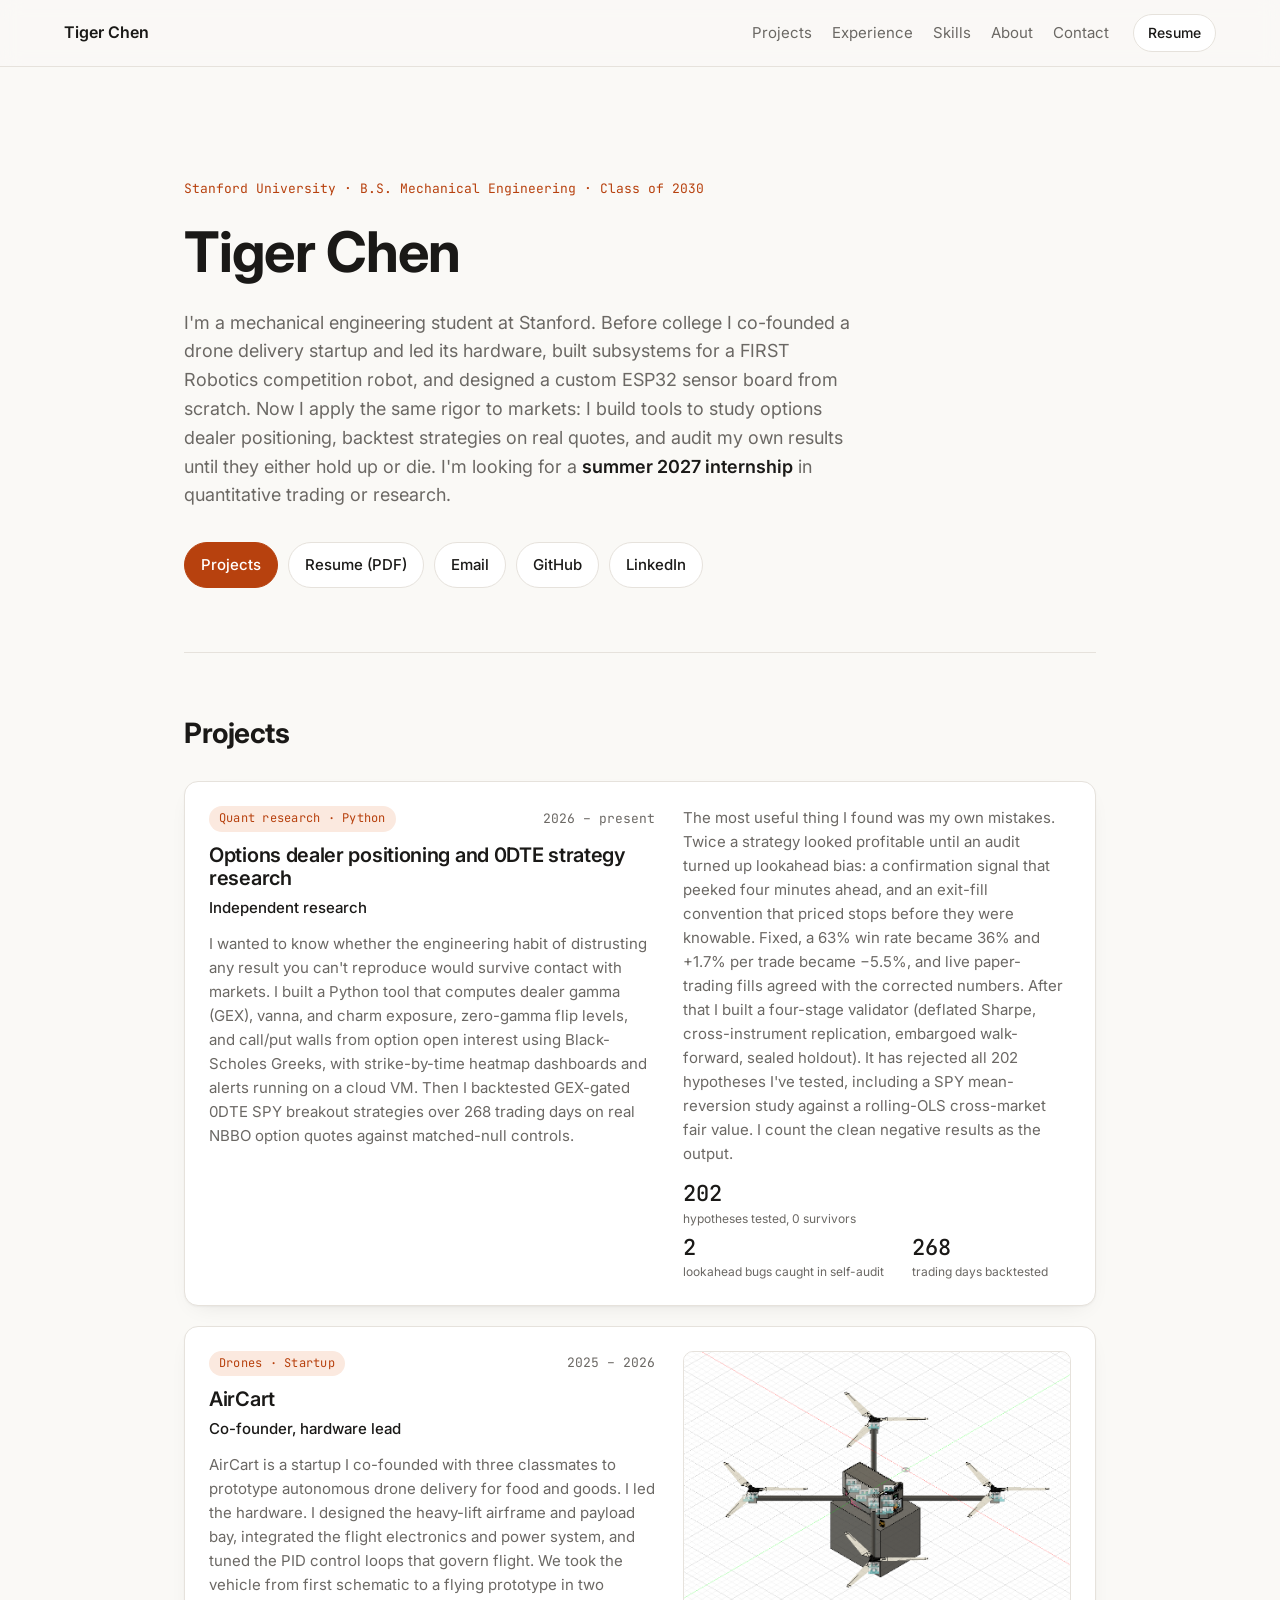
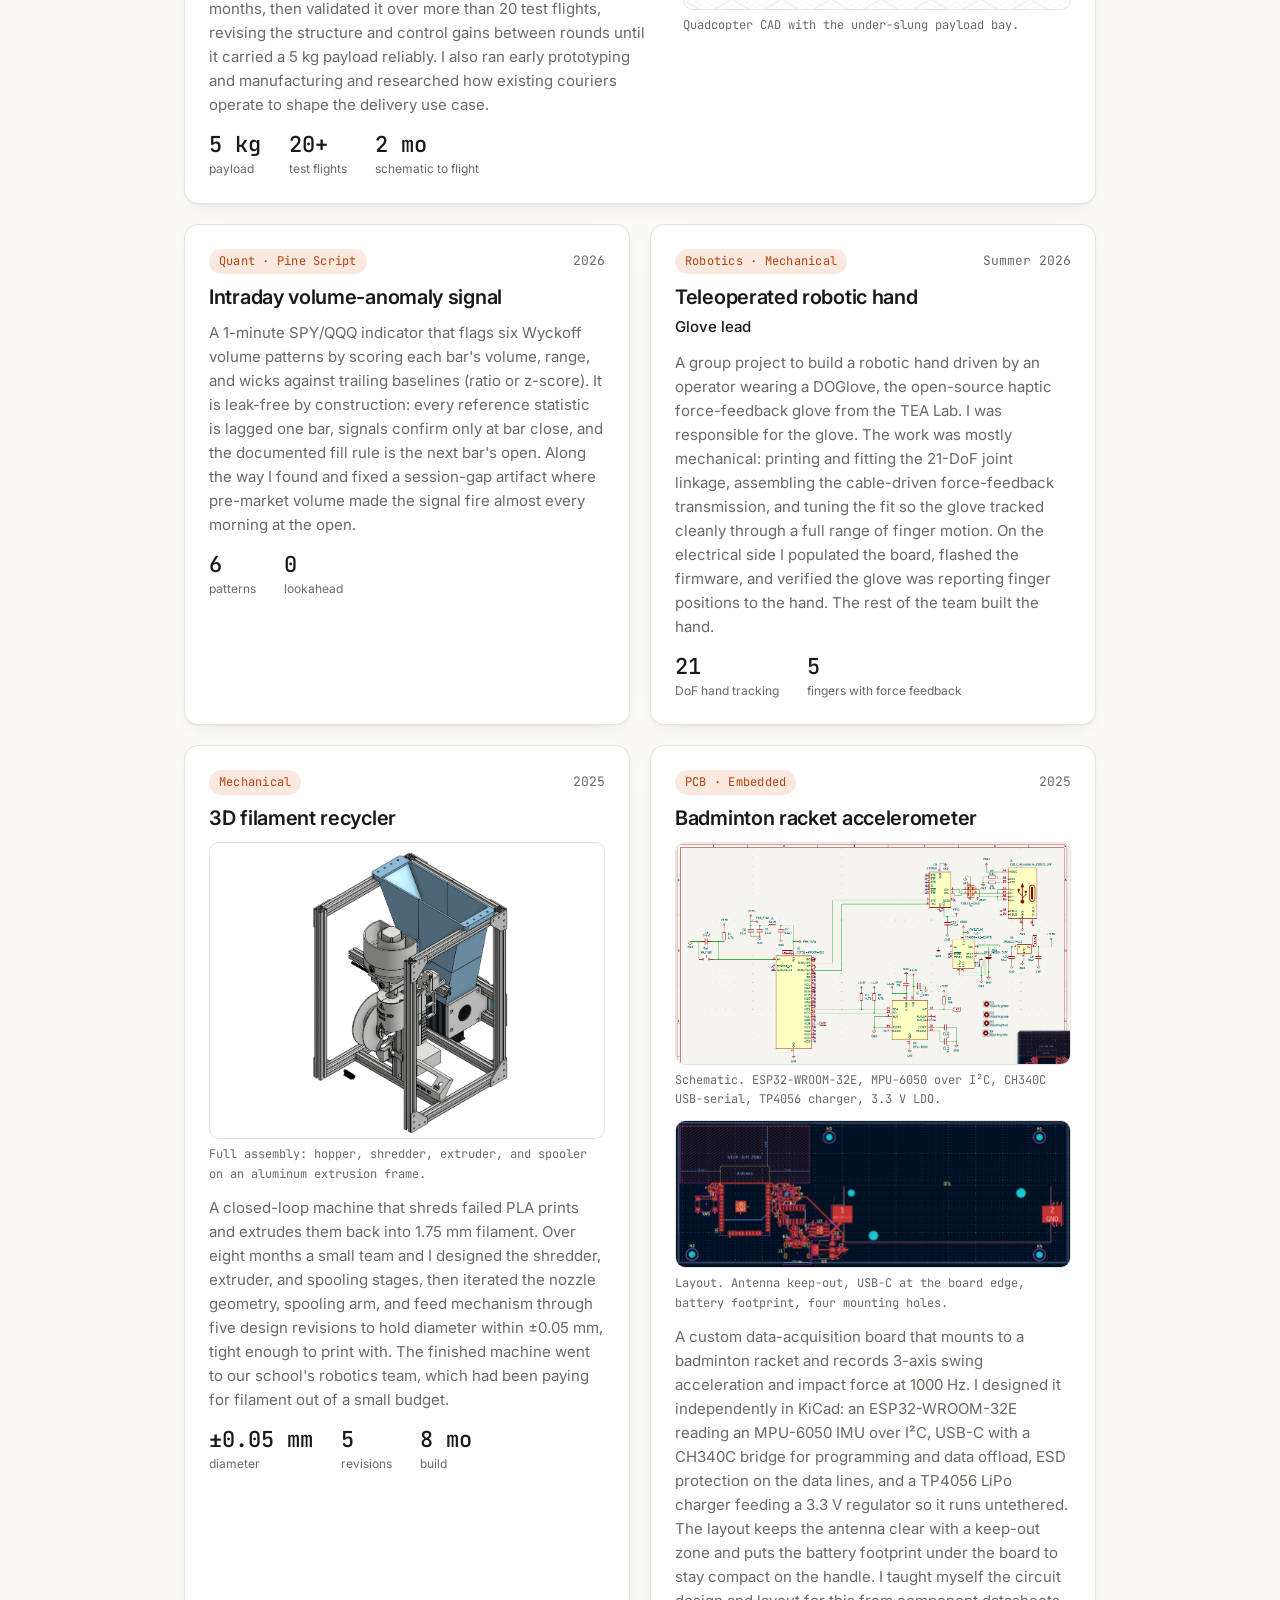
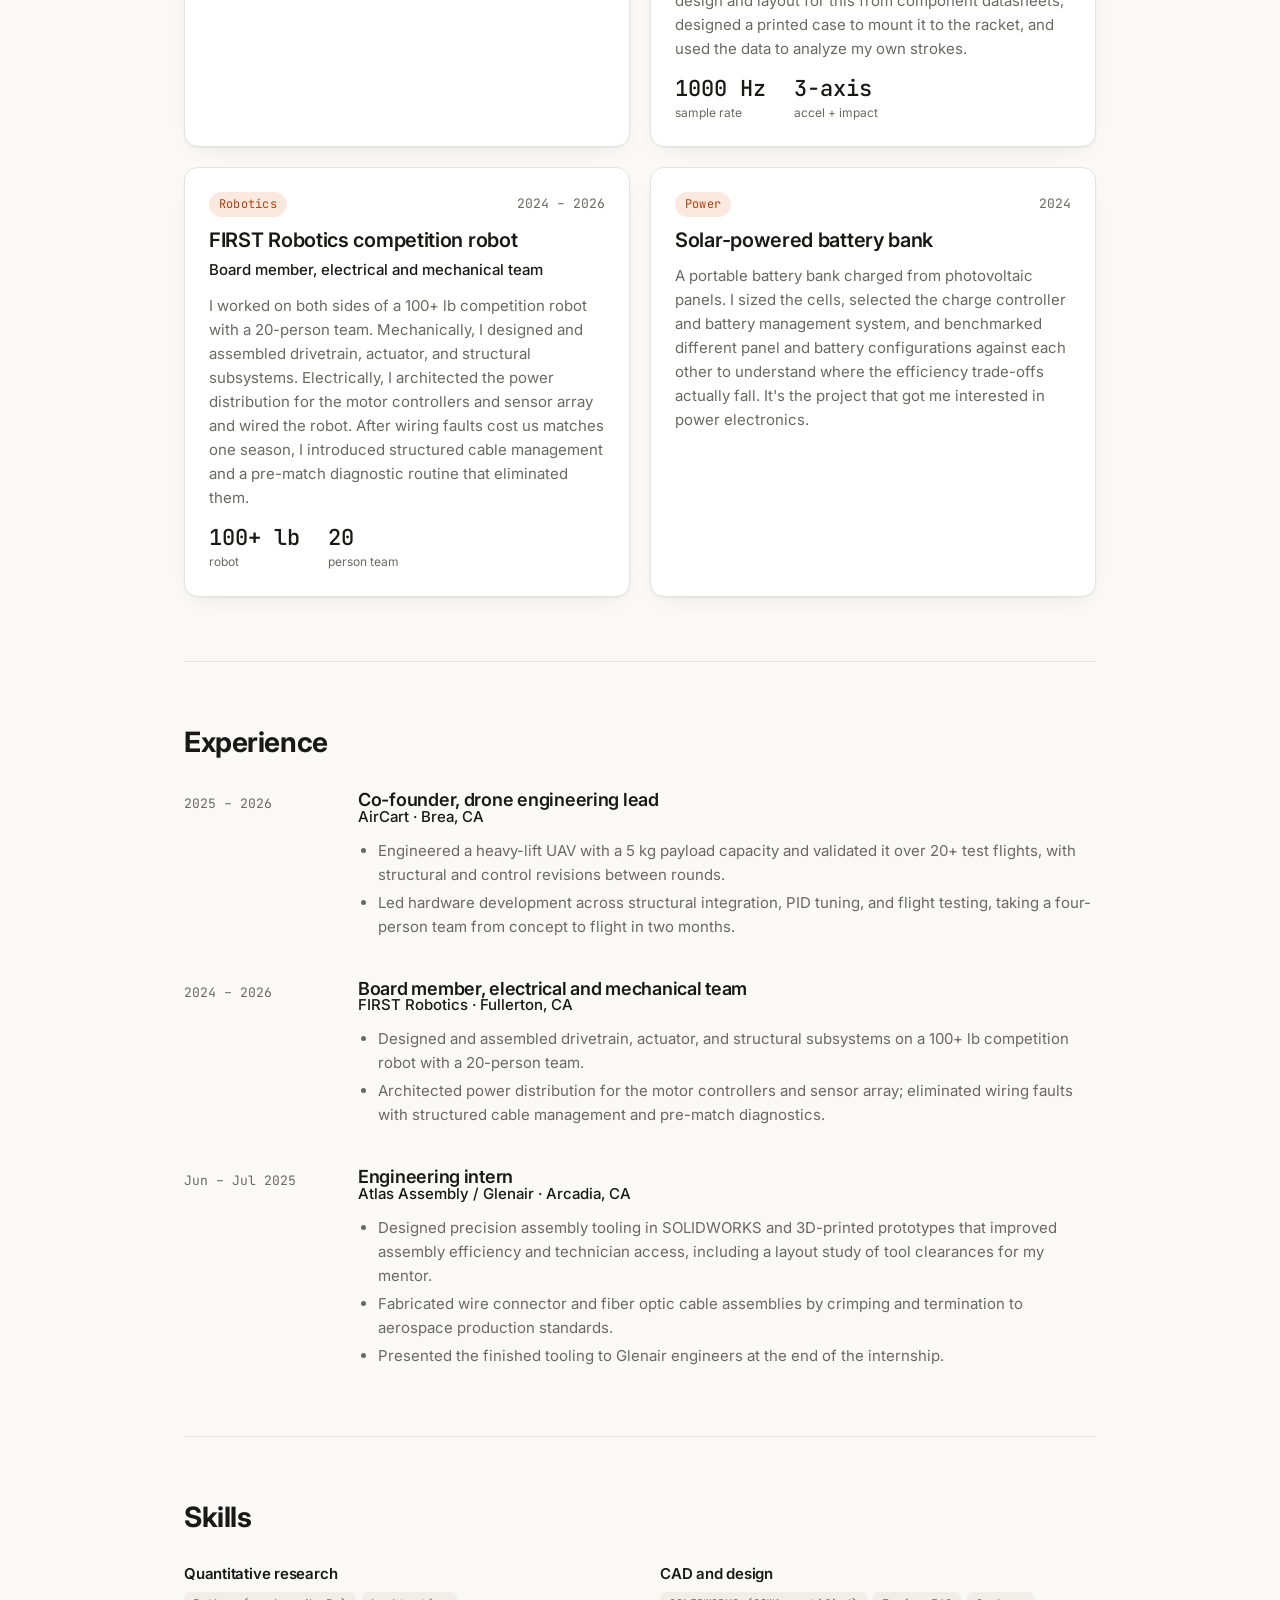
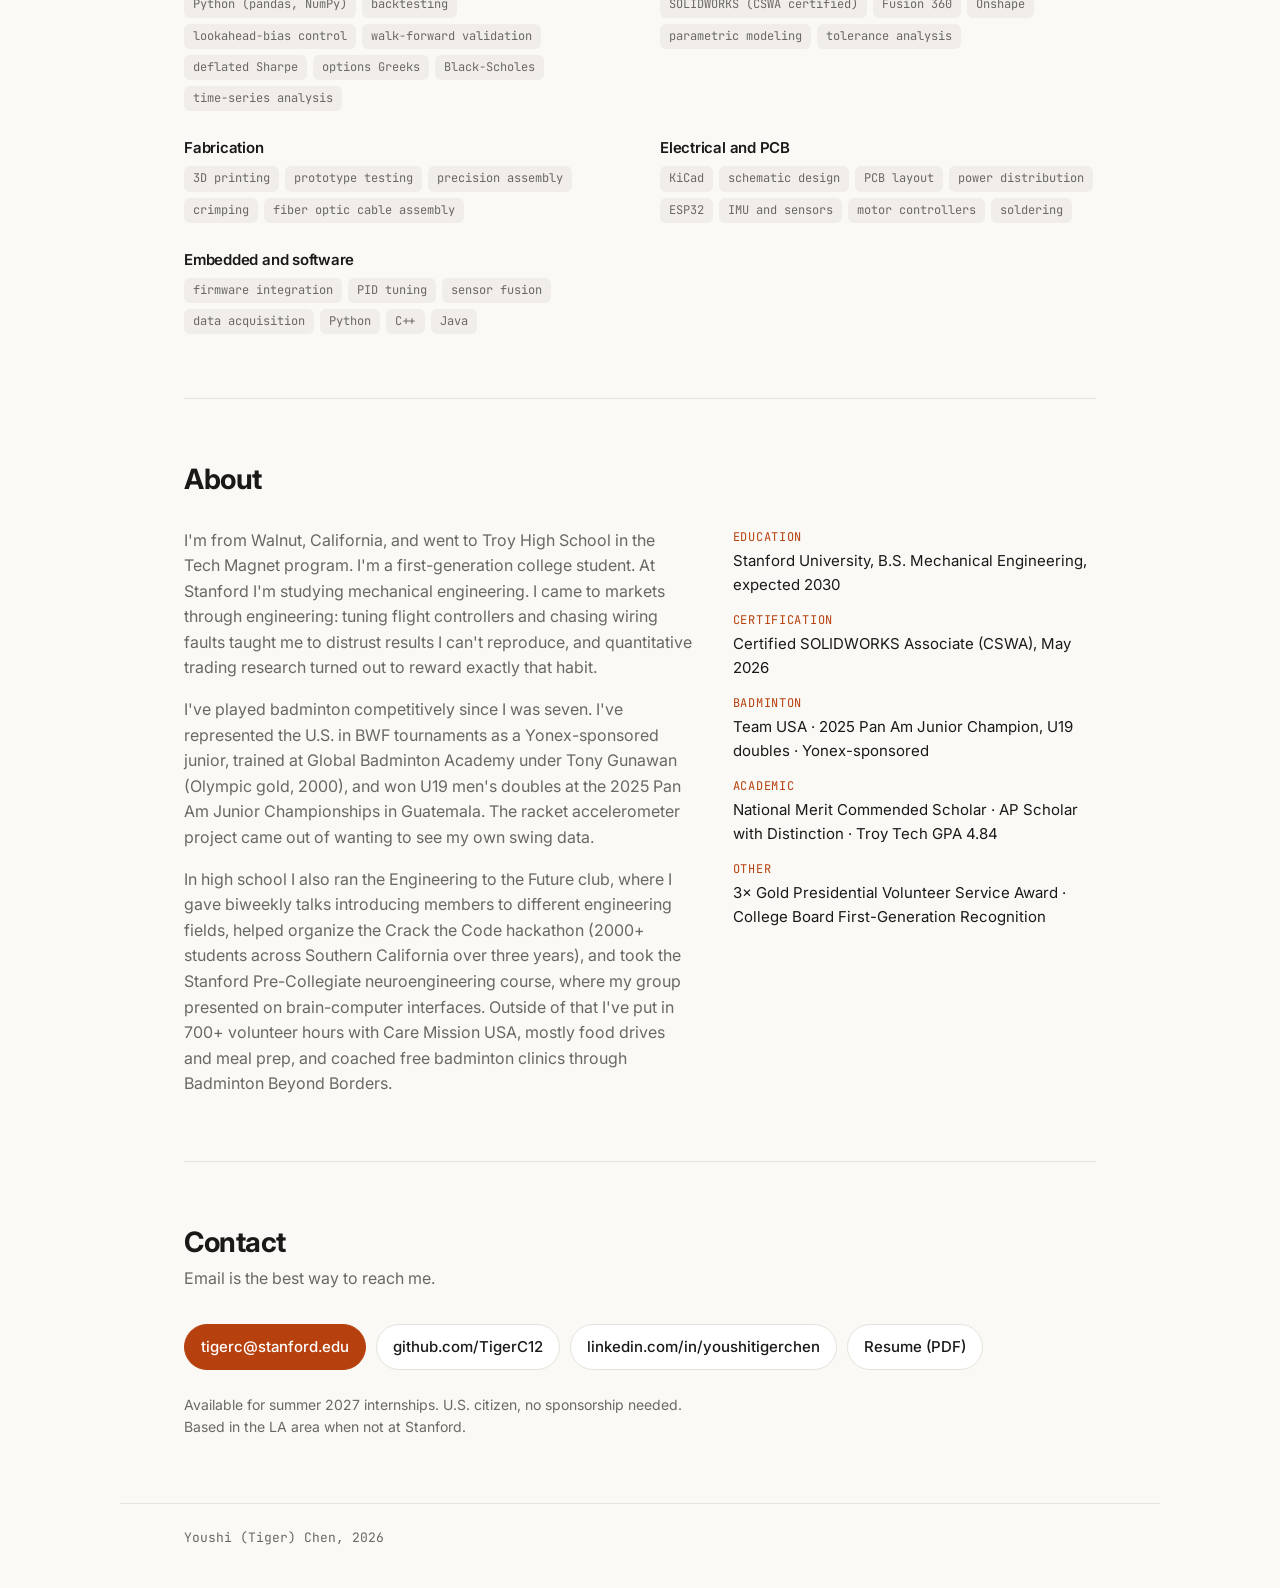
==== mechanical/index.html @ 438f11f4 "Add mechanical engineering page Co-Authored-By: Claude Opus 5.5 <noreply@anthropic.com> Claude-Sessi" ====
<!doctype html>
<html lang="en">
<head>
  <meta charset="utf-8">
  <meta name="viewport" content="width=device-width, initial-scale=1">
  <title>Tiger Chen</title>
  <meta name="description" content="Tiger Chen. Mechanical engineering student at Stanford (class of 2030). Quantitative trading research, drones, robotics, and custom PCBs. Looking for a summer 2027 internship.">
  <meta property="og:title" content="Tiger Chen">
  <meta property="og:description" content="Mechanical engineering student at Stanford. Quant research and hardware. Looking for a summer 2027 internship.">
  <meta property="og:image" content="https://tigerc12.github.io/img/aircart-drone.png">
  <link rel="icon" href="data:image/svg+xml,%3Csvg xmlns='http://www.w3.org/2000/svg' viewBox='0 0 32 32'%3E%3Crect width='32' height='32' rx='6' fill='%23b7410e'/%3E%3Ctext x='16' y='22' font-family='monospace' font-size='18' font-weight='700' fill='white' text-anchor='middle'%3ETC%3C/text%3E%3C/svg%3E">
  <link rel="preconnect" href="https://fonts.googleapis.com">
  <link rel="preconnect" href="https://fonts.gstatic.com" crossorigin>
  <link href="https://fonts.googleapis.com/css2?family=Inter:wght@400;500;600;700&family=JetBrains+Mono:wght@400;500&display=swap" rel="stylesheet">
  <style>
/* ---------- tokens ---------- */
:root {
  --bg: #faf9f6;
  --bg-elev: #ffffff;
  --fg: #1a1917;
  --fg-muted: #6b6864;
  --line: #e6e2dc;
  --accent: #b7410e;
  --accent-soft: #fbe9df;
  --chip: #f1eee9;
  --shadow: 0 1px 2px rgba(0,0,0,.04), 0 8px 24px -12px rgba(0,0,0,.12);
  --radius: 14px;
  --font: "Inter", system-ui, -apple-system, "Segoe UI", Roboto, sans-serif;
  --mono: "JetBrains Mono", ui-monospace, "SF Mono", Menlo, Consolas, monospace;
  color-scheme: light dark;
}
@media (prefers-color-scheme: dark) {
  :root {
    --bg: #131211;
    --bg-elev: #1c1b19;
    --fg: #ecebe8;
    --fg-muted: #9c9891;
    --line: #2c2a27;
    --accent: #f0864a;
    --accent-soft: #3a2113;
    --chip: #262421;
    --shadow: 0 1px 2px rgba(0,0,0,.4), 0 8px 24px -12px rgba(0,0,0,.6);
  }
}

/* ---------- base ---------- */
* { box-sizing: border-box; }
html { scroll-behavior: smooth; scroll-padding-top: 72px; }
body {
  margin: 0;
  background: var(--bg);
  color: var(--fg);
  font-family: var(--font);
  font-size: 16px;
  line-height: 1.6;
  -webkit-font-smoothing: antialiased;
}
a { color: inherit; text-decoration: none; }
a:hover { color: var(--accent); }
h1, h2, h3 { line-height: 1.15; margin: 0; letter-spacing: -0.015em; }
h1 { font-size: clamp(2.25rem, 5vw, 3.5rem); font-weight: 700; }
h2 { font-size: 1.75rem; font-weight: 700; }
h3 { font-size: 1.125rem; font-weight: 600; }
p { margin: 0; }
ul, ol { margin: 0; padding: 0; list-style: none; }
.mono { font-family: var(--mono); font-size: .8125rem; }
.muted { color: var(--fg-muted); }
.small { font-size: .875rem; }
.accent { color: var(--accent); }
strong { font-weight: 600; }

/* ---------- nav ---------- */
.nav {
  position: sticky; top: 0; z-index: 10;
  display: flex; align-items: center; gap: 24px;
  padding: 14px clamp(20px, 5vw, 64px);
  background: color-mix(in srgb, var(--bg) 86%, transparent);
  backdrop-filter: blur(10px);
  border-bottom: 1px solid var(--line);
}
.nav-brand { font-weight: 600; font-size: 1rem; }
.nav-links { display: flex; gap: 20px; margin-left: auto; font-size: .9375rem; }
.nav-links a { color: var(--fg-muted); }
.nav-links a:hover { color: var(--fg); }

/* ---------- buttons ---------- */
.btn {
  display: inline-flex; align-items: center; gap: 6px;
  padding: 10px 16px; border-radius: 999px;
  border: 1px solid var(--line); background: var(--bg-elev);
  font-weight: 500; font-size: .9375rem; white-space: nowrap;
  transition: border-color .15s, background .15s, color .15s;
}
.btn:hover { border-color: var(--accent); color: var(--accent); }
.btn-primary { background: var(--accent); border-color: var(--accent); color: #fff; }
.btn-primary:hover { color: #fff; filter: brightness(1.08); }
.btn-small { padding: 7px 14px; font-size: .875rem; }

/* ---------- layout ---------- */
main { max-width: 1040px; margin: 0 auto; padding: 0 clamp(20px, 5vw, 64px); }
.section { padding: 64px 0; border-top: 1px solid var(--line); }
.section-head { margin-bottom: 32px; }
.section-sub { color: var(--fg-muted); margin-top: 8px; max-width: 60ch; }

/* ---------- hero ---------- */
.hero { padding: clamp(56px, 10vw, 112px) 0 64px; }
.eyebrow { color: var(--accent); margin-bottom: 20px; }
.lede { margin-top: 24px; font-size: 1.125rem; max-width: 62ch; color: var(--fg-muted); }
.lede strong { color: var(--fg); }
.hero-actions { display: flex; flex-wrap: wrap; gap: 10px; margin-top: 32px; }
.contact-note { margin-top: 24px; max-width: 60ch; }

/* ---------- project cards ---------- */
.grid { display: grid; grid-template-columns: repeat(2, 1fr); gap: 20px; }
.card {
  display: flex; flex-direction: column; gap: 12px;
  padding: 24px; border-radius: var(--radius);
  background: var(--bg-elev); border: 1px solid var(--line); box-shadow: var(--shadow);
}
.card-featured { grid-column: 1 / -1; }
.card-top { display: flex; justify-content: space-between; align-items: center; gap: 12px; }
.tag {
  font-family: var(--mono); font-size: .75rem; letter-spacing: .02em;
  color: var(--accent); background: var(--accent-soft);
  padding: 3px 10px; border-radius: 999px;
}
.card h3 { font-size: 1.25rem; }
.card p { color: var(--fg-muted); font-size: .9375rem; }
.card .role, .tl-body .role { color: var(--fg); font-size: .9375rem; font-weight: 500; margin-top: -6px; }
.stats { display: flex; flex-wrap: wrap; gap: 8px 28px; margin-top: 4px; }
.stats li { display: flex; flex-direction: column; }
.stats b { font-family: var(--mono); font-size: 1.375rem; font-weight: 500; color: var(--fg); line-height: 1.1; }
.stats span { font-size: .75rem; color: var(--fg-muted); margin-top: 2px; }
.chips { display: flex; flex-wrap: wrap; gap: 6px; margin-top: auto; padding-top: 6px; }
.chips li {
  font-family: var(--mono); font-size: .75rem;
  background: var(--chip); color: var(--fg-muted);
  padding: 3px 9px; border-radius: 6px;
}

/* ---------- timeline ---------- */
.timeline { display: flex; flex-direction: column; gap: 36px; }
.timeline > li { display: grid; grid-template-columns: 150px 1fr; gap: 24px; }
.tl-when { color: var(--fg-muted); padding-top: 4px; }
.tl-body ul { list-style: disc; padding-left: 20px; margin-top: 10px; color: var(--fg-muted); font-size: .9375rem; }
.tl-body li { margin-bottom: 4px; }

/* ---------- skills ---------- */
.skills { display: grid; grid-template-columns: repeat(2, 1fr); gap: 28px 40px; }
.skill-group h3 { font-size: .9375rem; margin-bottom: 10px; }
.skill-group .chips { margin-top: 0; padding-top: 0; }

/* ---------- about ---------- */
.about { display: grid; grid-template-columns: 1.4fr 1fr; gap: 40px; align-items: start; }
.about-text { display: flex; flex-direction: column; gap: 16px; color: var(--fg-muted); }
.facts { margin: 0; display: flex; flex-direction: column; gap: 14px; }
.facts dt { font-family: var(--mono); font-size: .75rem; color: var(--accent); text-transform: uppercase; letter-spacing: .06em; }
.facts dd { margin: 2px 0 0; font-size: .9375rem; }

/* ---------- contact / footer ---------- */
.contact .hero-actions { margin-top: 0; }
.footer {
  max-width: 1040px; margin: 0 auto; padding: 24px clamp(20px, 5vw, 64px) 40px;
  border-top: 1px solid var(--line); display: flex; justify-content: space-between; flex-wrap: wrap; gap: 8px;
}

/* ---------- responsive ---------- */
@media (max-width: 760px) {
  .nav { gap: 12px; }
  .nav-links { display: none; }
  .grid, .skills, .about { grid-template-columns: 1fr; }
  .timeline > li { grid-template-columns: 1fr; gap: 6px; }
  .section { padding: 48px 0; }
}

/* ---------- project images ---------- */
.card-img {
  display: block; width: 100%; height: auto;
  border-radius: 10px; border: 1px solid var(--line);
  background: #fff;
}
.card-img.fit { aspect-ratio: 4 / 3; object-fit: contain; }
.card-media { display: grid; gap: 10px; }
.card-featured { display: grid; grid-template-columns: 1.15fr 1fr; gap: 24px 28px; align-items: start; }
.card-featured .card-body { display: flex; flex-direction: column; gap: 12px; }
.card-featured .card-img { aspect-ratio: 3 / 2; object-fit: cover; }
figcaption { font-family: var(--mono); font-size: .75rem; color: var(--fg-muted); margin-top: 6px; }
figure { margin: 0; }
@media (max-width: 760px) {
  .card-featured { grid-template-columns: 1fr; }
}

</style>
</head>
<body>

<header class="nav">
  <a class="nav-brand" href="#top">Tiger Chen</a>
  <nav class="nav-links" aria-label="Sections">
    <a href="#projects">Projects</a>
    <a href="#experience">Experience</a>
    <a href="#skills">Skills</a>
    <a href="#about">About</a>
    <a href="#contact">Contact</a>
  </nav>
  <a class="btn btn-small" href="https://tigerc12.github.io/resume/Resume_Youshi_Tiger_Chen_Mechanical_Engineering.pdf" target="_blank" rel="noopener">Resume</a>
</header>

<main id="top">

  <!-- ============ HERO ============ -->
  <section class="hero">
    <p class="eyebrow mono">Stanford University · B.S. Mechanical Engineering · Class of 2030</p>
    <h1>Tiger Chen</h1>
    <p class="lede">
      I'm a mechanical engineering student at Stanford. Before college I co-founded a
      drone delivery startup and led its hardware, built subsystems for a FIRST Robotics competition robot, and
      designed a custom ESP32 sensor board from scratch. Now I apply the same rigor to markets: I build tools to
      study options dealer positioning, backtest strategies on real quotes, and audit my own results until they
      either hold up or die. I'm looking for a <strong>summer 2027 internship</strong> in quantitative trading or
      research.
    </p>
    <div class="hero-actions">
      <a class="btn btn-primary" href="#projects">Projects</a>
      <a class="btn" href="https://tigerc12.github.io/resume/Resume_Youshi_Tiger_Chen_Mechanical_Engineering.pdf" target="_blank" rel="noopener">Resume (PDF)</a>
      <a class="btn" href="mailto:tigerc@stanford.edu">Email</a>
      <a class="btn" href="https://github.com/TigerC12" target="_blank" rel="noopener">GitHub</a>
      <a class="btn" href="https://www.linkedin.com/in/youshitigerchen" target="_blank" rel="noopener">LinkedIn</a>
    </div>
  </section>

  <!-- ============ PROJECTS ============ -->
  <section id="projects" class="section">
    <div class="section-head">
      <h2>Projects</h2>
    </div>

    <div class="grid">

      <article class="card card-featured">
        <div class="card-body">
          <div class="card-top">
            <span class="tag">Quant research · Python</span>
            <span class="mono muted">2026 – present</span>
          </div>
          <h3>Options dealer positioning and 0DTE strategy research</h3>
          <p class="role">Independent research</p>
          <p>
            I wanted to know whether the engineering habit of distrusting any result you can't reproduce would
            survive contact with markets. I built a Python tool that computes dealer gamma (GEX), vanna, and charm
            exposure, zero-gamma flip levels, and call/put walls from option open interest using Black-Scholes
            Greeks, with strike-by-time heatmap dashboards and alerts running on a cloud VM. Then I backtested
            GEX-gated 0DTE SPY breakout strategies over 268 trading days on real NBBO option quotes against
            matched-null controls.
          </p>
        </div>
        <div class="card-body">
          <p>
            The most useful thing I found was my own mistakes. Twice a strategy looked profitable until an audit
            turned up lookahead bias: a confirmation signal that peeked four minutes ahead, and an exit-fill
            convention that priced stops before they were knowable. Fixed, a 63% win rate became 36% and +1.7% per
            trade became −5.5%, and live paper-trading fills agreed with the corrected numbers. After that I built a
            four-stage validator (deflated Sharpe, cross-instrument replication, embargoed walk-forward, sealed
            holdout). It has rejected all 202 hypotheses I've tested, including a SPY mean-reversion study against a
            rolling-OLS cross-market fair value. I count the clean negative results as the output.
          </p>
          <ul class="stats">
            <li><b>202</b><span>hypotheses tested, 0 survivors</span></li>
            <li><b>2</b><span>lookahead bugs caught in self-audit</span></li>
            <li><b>268</b><span>trading days backtested</span></li>
          </ul>
        </div>
      </article>


      <article class="card card-featured">
        <div class="card-body">
          <div class="card-top">
            <span class="tag">Drones · Startup</span>
            <span class="mono muted">2025 – 2026</span>
          </div>
          <h3>AirCart</h3>
          <p class="role">Co-founder, hardware lead</p>
          <p>
            AirCart is a startup I co-founded with three classmates to prototype autonomous drone delivery for food
            and goods. I led the hardware. I designed the heavy-lift airframe and payload bay, integrated the
            flight electronics and power system, and tuned the PID control loops that govern flight. We took the
            vehicle from first schematic to a flying prototype in two months, then validated it over more than 20
            test flights, revising the structure and control gains between rounds until it carried a 5 kg payload
            reliably. I also ran early prototyping and manufacturing and researched how existing couriers operate
            to shape the delivery use case.
          </p>
          <ul class="stats">
            <li><b>5 kg</b><span>payload</span></li>
            <li><b>20+</b><span>test flights</span></li>
            <li><b>2 mo</b><span>schematic to flight</span></li>
          </ul>
        </div>
        <figure>
          <img class="card-img" src="https://tigerc12.github.io/img/aircart-drone.png" alt="CAD model of the AirCart quadcopter with a boxed payload bay slung under the center of the frame" loading="lazy">
          <figcaption>Quadcopter CAD with the under-slung payload bay.</figcaption>
        </figure>
      </article>

      <article class="card">
        <div class="card-top">
          <span class="tag">Quant · Pine Script</span>
          <span class="mono muted">2026</span>
        </div>
        <h3>Intraday volume-anomaly signal</h3>
        <p>
          A 1-minute SPY/QQQ indicator that flags six Wyckoff volume patterns by scoring each bar's volume, range,
          and wicks against trailing baselines (ratio or z-score). It is leak-free by construction: every reference
          statistic is lagged one bar, signals confirm only at bar close, and the documented fill rule is the next
          bar's open. Along the way I found and fixed a session-gap artifact where pre-market volume made the signal
          fire almost every morning at the open.
        </p>
        <ul class="stats">
          <li><b>6</b><span>patterns</span></li>
          <li><b>0</b><span>lookahead</span></li>
        </ul>
      </article>

      <article class="card">
        <div class="card-top">
          <span class="tag">Robotics · Mechanical</span>
          <span class="mono muted">Summer 2026</span>
        </div>
        <h3>Teleoperated robotic hand</h3>
        <p class="role">Glove lead</p>
        <p>
          A group project to build a robotic hand driven by an operator wearing a
          <a href="https://tea-lab.github.io/DOGlove/index.html" target="_blank" rel="noopener">DOGlove</a>, the
          open-source haptic force-feedback glove from the TEA Lab. I was responsible for the glove. The work was
          mostly mechanical: printing and fitting the 21-DoF joint linkage, assembling the cable-driven
          force-feedback transmission, and tuning the fit so the glove tracked cleanly through a full range of finger
          motion. On the electrical side I populated the board, flashed the firmware, and verified the glove was
          reporting finger positions to the hand. The rest of the team built the hand.
        </p>
        <ul class="stats">
          <li><b>21</b><span>DoF hand tracking</span></li>
          <li><b>5</b><span>fingers with force feedback</span></li>
        </ul>
      </article>

      <article class="card">
        <div class="card-top">
          <span class="tag">Mechanical</span>
          <span class="mono muted">2025</span>
        </div>
        <h3>3D filament recycler</h3>
        <figure>
          <img class="card-img fit" src="https://tigerc12.github.io/img/filament-recycler.png" alt="CAD assembly of the filament recycler: aluminum extrusion frame, blue hopper feeding a shredder, extruder, and spooling drum" loading="lazy">
          <figcaption>Full assembly: hopper, shredder, extruder, and spooler on an aluminum extrusion frame.</figcaption>
        </figure>
        <p>
          A closed-loop machine that shreds failed PLA prints and extrudes them back into 1.75 mm filament. Over eight
          months a small team and I designed the shredder, extruder, and spooling stages, then iterated the nozzle
          geometry, spooling arm, and feed mechanism through five design revisions to hold diameter within ±0.05 mm,
          tight enough to print with. The finished machine went to our school's robotics team, which had been paying
          for filament out of a small budget.
        </p>
        <ul class="stats">
          <li><b>±0.05 mm</b><span>diameter</span></li>
          <li><b>5</b><span>revisions</span></li>
          <li><b>8 mo</b><span>build</span></li>
        </ul>
      </article>

      <article class="card">
        <div class="card-top">
          <span class="tag">PCB · Embedded</span>
          <span class="mono muted">2025</span>
        </div>
        <h3>Badminton racket accelerometer</h3>
        <div class="card-media">
          <figure>
            <img class="card-img" src="https://tigerc12.github.io/img/racket-pcb-schematic.png" alt="KiCad schematic: ESP32-WROOM-32E, MPU-6050 IMU, CH340C USB-serial bridge, USB-C receptacle, TP4056 LiPo charger, and AMS1117 3.3 V regulator" loading="lazy">
            <figcaption>Schematic. ESP32-WROOM-32E, MPU-6050 over I²C, CH340C USB-serial, TP4056 charger, 3.3 V LDO.</figcaption>
          </figure>
          <figure>
            <img class="card-img" src="https://tigerc12.github.io/img/racket-pcb-layout.png" alt="KiCad PCB layout with antenna keep-out zone, ESP32 module, USB-C connector, and a LiPo battery footprint with four mounting holes" loading="lazy">
            <figcaption>Layout. Antenna keep-out, USB-C at the board edge, battery footprint, four mounting holes.</figcaption>
          </figure>
        </div>
        <p>
          A custom data-acquisition board that mounts to a badminton racket and records 3-axis swing acceleration and
          impact force at 1000 Hz. I designed it independently in KiCad: an ESP32-WROOM-32E reading an MPU-6050 IMU
          over I²C, USB-C with a CH340C bridge for programming and data offload, ESD protection on the data lines, and
          a TP4056 LiPo charger feeding a 3.3 V regulator so it runs untethered. The layout keeps the antenna clear
          with a keep-out zone and puts the battery footprint under the board to stay compact on the handle. I taught
          myself the circuit design and layout for this from component datasheets, designed a printed case to mount it
          to the racket, and used the data to analyze my own strokes.
        </p>
        <ul class="stats">
          <li><b>1000 Hz</b><span>sample rate</span></li>
          <li><b>3-axis</b><span>accel + impact</span></li>
        </ul>
      </article>

      <article class="card">
        <div class="card-top">
          <span class="tag">Robotics</span>
          <span class="mono muted">2024 – 2026</span>
        </div>
        <h3>FIRST Robotics competition robot</h3>
        <p class="role">Board member, electrical and mechanical team</p>
        <p>
          I worked on both sides of a 100+ lb competition robot with a 20-person team. Mechanically, I designed and
          assembled drivetrain, actuator, and structural subsystems. Electrically, I architected the power
          distribution for the motor controllers and sensor array and wired the robot. After wiring faults cost us
          matches one season, I introduced structured cable management and a pre-match diagnostic routine that
          eliminated them.
        </p>
        <ul class="stats">
          <li><b>100+ lb</b><span>robot</span></li>
          <li><b>20</b><span>person team</span></li>
        </ul>
      </article>

      <article class="card">
        <div class="card-top">
          <span class="tag">Power</span>
          <span class="mono muted">2024</span>
        </div>
        <h3>Solar-powered battery bank</h3>
        <p>
          A portable battery bank charged from photovoltaic panels. I sized the cells, selected the charge controller
          and battery management system, and benchmarked different panel and battery configurations against each
          other to understand where the efficiency trade-offs actually fall. It's the project that got me interested
          in power electronics.
        </p>
      </article>

    </div>
  </section>

  <!-- ============ EXPERIENCE ============ -->
  <section id="experience" class="section">
    <div class="section-head">
      <h2>Experience</h2>
    </div>

    <ol class="timeline">
      <li>
        <div class="tl-when mono">2025 – 2026</div>
        <div class="tl-body">
          <h3>Co-founder, drone engineering lead</h3>
          <p class="role">AirCart · Brea, CA</p>
          <ul>
            <li>Engineered a heavy-lift UAV with a 5 kg payload capacity and validated it over 20+ test flights, with structural and control revisions between rounds.</li>
            <li>Led hardware development across structural integration, PID tuning, and flight testing, taking a four-person team from concept to flight in two months.</li>
          </ul>
        </div>
      </li>
      <li>
        <div class="tl-when mono">2024 – 2026</div>
        <div class="tl-body">
          <h3>Board member, electrical and mechanical team</h3>
          <p class="role">FIRST Robotics · Fullerton, CA</p>
          <ul>
            <li>Designed and assembled drivetrain, actuator, and structural subsystems on a 100+ lb competition robot with a 20-person team.</li>
            <li>Architected power distribution for the motor controllers and sensor array; eliminated wiring faults with structured cable management and pre-match diagnostics.</li>
          </ul>
        </div>
      </li>
      <li>
        <div class="tl-when mono">Jun – Jul 2025</div>
        <div class="tl-body">
          <h3>Engineering intern</h3>
          <p class="role">Atlas Assembly / Glenair · Arcadia, CA</p>
          <ul>
            <li>Designed precision assembly tooling in SOLIDWORKS and 3D-printed prototypes that improved assembly efficiency and technician access, including a layout study of tool clearances for my mentor.</li>
            <li>Fabricated wire connector and fiber optic cable assemblies by crimping and termination to aerospace production standards.</li>
            <li>Presented the finished tooling to Glenair engineers at the end of the internship.</li>
          </ul>
        </div>
      </li>
    </ol>
  </section>

  <!-- ============ SKILLS ============ -->
  <section id="skills" class="section">
    <div class="section-head">
      <h2>Skills</h2>
    </div>
    <div class="skills">
      <div class="skill-group">
        <h3>Quantitative research</h3>
        <ul class="chips">
          <li>Python (pandas, NumPy)</li><li>backtesting</li><li>lookahead-bias control</li><li>walk-forward validation</li><li>deflated Sharpe</li><li>options Greeks</li><li>Black-Scholes</li><li>time-series analysis</li>
        </ul>
      </div>
      <div class="skill-group">
        <h3>CAD and design</h3>
        <ul class="chips">
          <li>SOLIDWORKS (CSWA certified)</li><li>Fusion 360</li><li>Onshape</li><li>parametric modeling</li><li>tolerance analysis</li>
        </ul>
      </div>
      <div class="skill-group">
        <h3>Fabrication</h3>
        <ul class="chips">
          <li>3D printing</li><li>prototype testing</li><li>precision assembly</li><li>crimping</li><li>fiber optic cable assembly</li>
        </ul>
      </div>
      <div class="skill-group">
        <h3>Electrical and PCB</h3>
        <ul class="chips">
          <li>KiCad</li><li>schematic design</li><li>PCB layout</li><li>power distribution</li><li>ESP32</li><li>IMU and sensors</li><li>motor controllers</li><li>soldering</li>
        </ul>
      </div>
      <div class="skill-group">
        <h3>Embedded and software</h3>
        <ul class="chips">
          <li>firmware integration</li><li>PID tuning</li><li>sensor fusion</li><li>data acquisition</li><li>Python</li><li>C++</li><li>Java</li>
        </ul>
      </div>
    </div>
  </section>

  <!-- ============ ABOUT ============ -->
  <section id="about" class="section">
    <div class="section-head">
      <h2>About</h2>
    </div>
    <div class="about">
      <div class="about-text">
        <p>
          I'm from Walnut, California, and went to Troy High School in the Tech Magnet program. I'm a first-generation
          college student. At Stanford I'm studying mechanical engineering. I came to markets through
          engineering: tuning flight controllers and chasing wiring faults taught me to distrust results I can't
          reproduce, and quantitative trading research turned out to reward exactly that habit.
        </p>
        <p>
          I've played badminton competitively since I was seven. I've represented the U.S. in BWF tournaments as a
          Yonex-sponsored junior, trained at Global Badminton Academy under Tony Gunawan (Olympic gold, 2000), and won
          U19 men's doubles at the 2025 Pan Am Junior Championships in Guatemala. The racket accelerometer project came
          out of wanting to see my own swing data.
        </p>
        <p>
          In high school I also ran the Engineering to the Future club, where I gave biweekly talks introducing
          members to different engineering fields, helped organize the Crack the Code hackathon (2000+ students across
          Southern California over three years), and took the Stanford Pre-Collegiate neuroengineering course, where
          my group presented on brain-computer interfaces. Outside of that I've put in 700+ volunteer hours with Care
          Mission USA, mostly food drives and meal prep, and coached free badminton clinics through Badminton Beyond
          Borders.
        </p>
      </div>
      <dl class="facts">
        <div><dt>Education</dt><dd>Stanford University, B.S. Mechanical Engineering, expected 2030</dd></div>
        <div><dt>Certification</dt><dd>Certified SOLIDWORKS Associate (CSWA), May 2026</dd></div>
        <div><dt>Badminton</dt><dd>Team USA · 2025 Pan Am Junior Champion, U19 doubles · Yonex-sponsored</dd></div>
        <div><dt>Academic</dt><dd>National Merit Commended Scholar · AP Scholar with Distinction · Troy Tech GPA 4.84</dd></div>
        <div><dt>Other</dt><dd>3× Gold Presidential Volunteer Service Award · College Board First-Generation Recognition</dd></div>
      </dl>
    </div>
  </section>

  <!-- ============ CONTACT ============ -->
  <section id="contact" class="section contact">
    <div class="section-head">
      <h2>Contact</h2>
      <p class="section-sub">Email is the best way to reach me.</p>
    </div>
    <div class="hero-actions">
      <a class="btn btn-primary" href="mailto:tigerc@stanford.edu">tigerc@stanford.edu</a>
      <a class="btn" href="https://github.com/TigerC12" target="_blank" rel="noopener">github.com/TigerC12</a>
      <a class="btn" href="https://www.linkedin.com/in/youshitigerchen" target="_blank" rel="noopener">linkedin.com/in/youshitigerchen</a>
      <a class="btn" href="https://tigerc12.github.io/resume/Resume_Youshi_Tiger_Chen_Mechanical_Engineering.pdf" target="_blank" rel="noopener">Resume (PDF)</a>
    </div>
    <p class="muted small contact-note">
      Available for summer 2027 internships. U.S. citizen, no sponsorship needed. Based in the LA area when not at Stanford.
    </p>
  </section>

</main>

<footer class="footer mono muted">
  <span>Youshi (Tiger) Chen, 2026</span>
</footer>

</body>
</html>
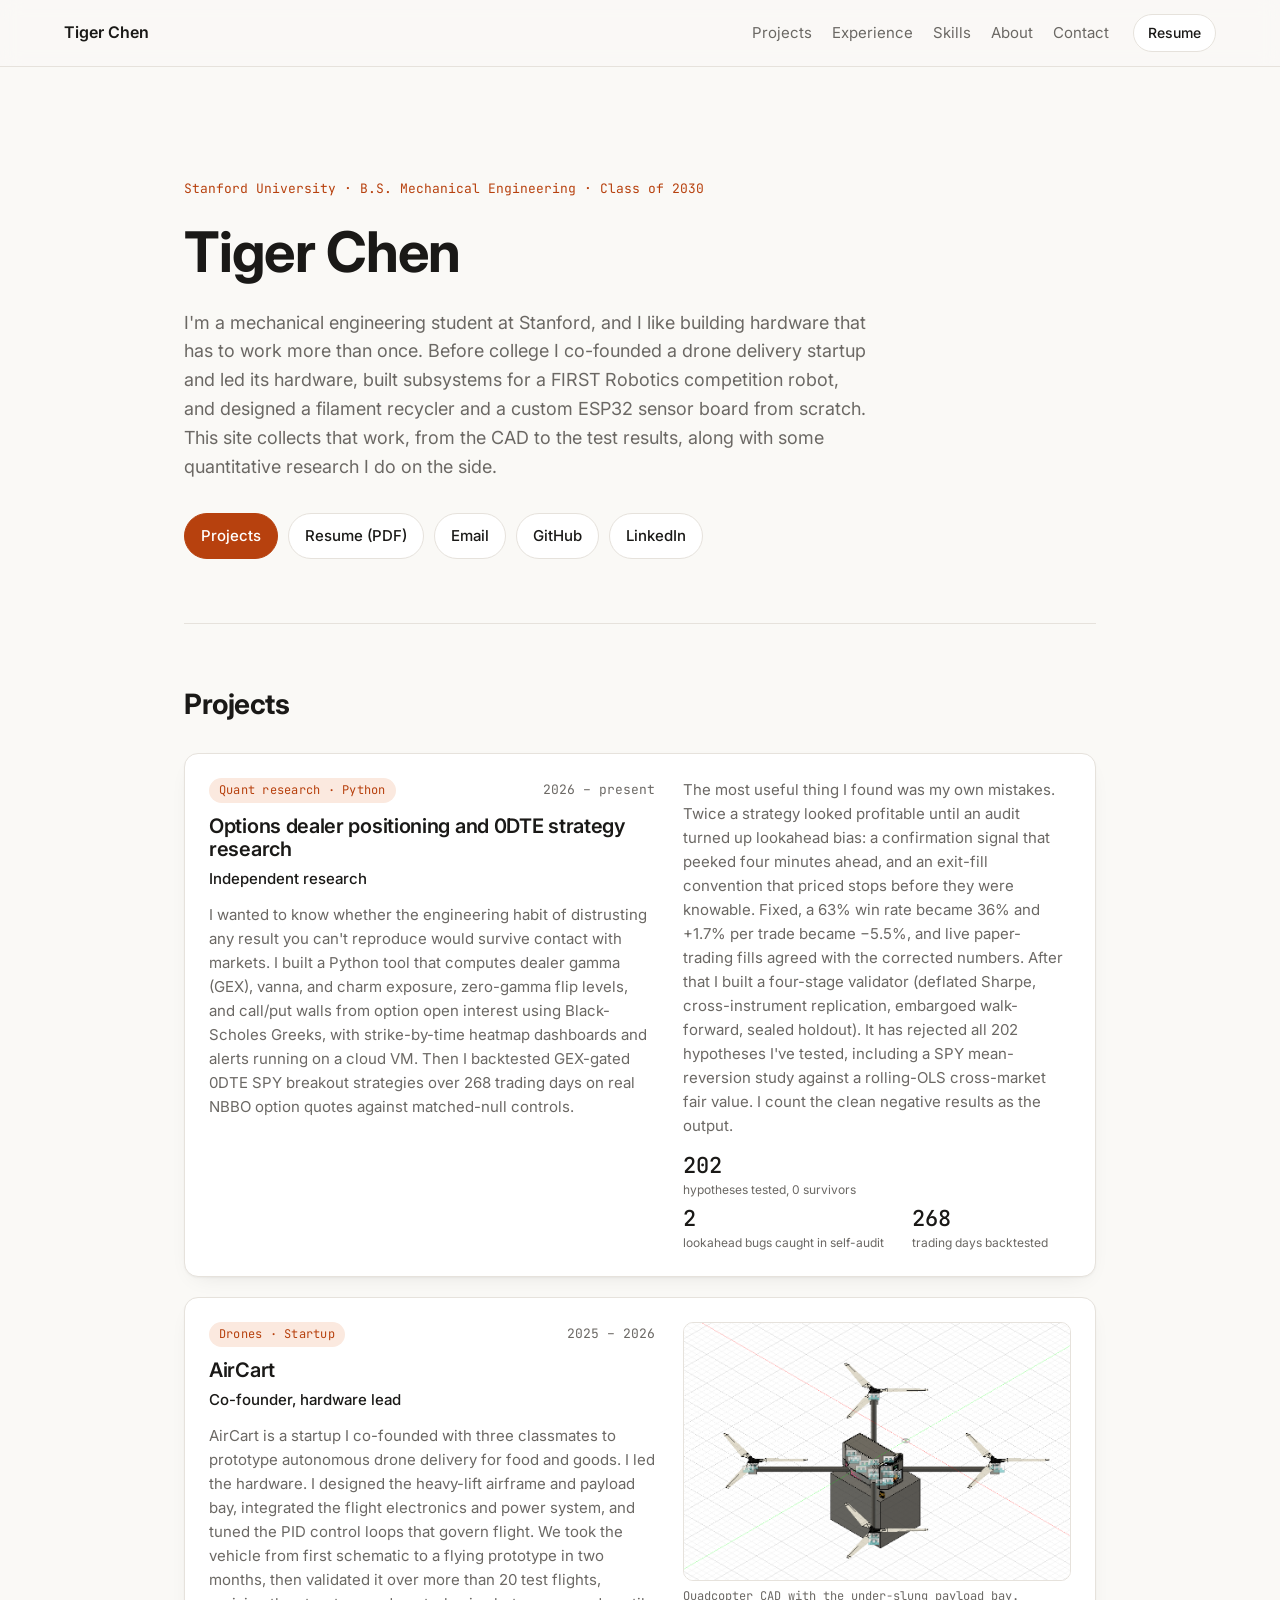
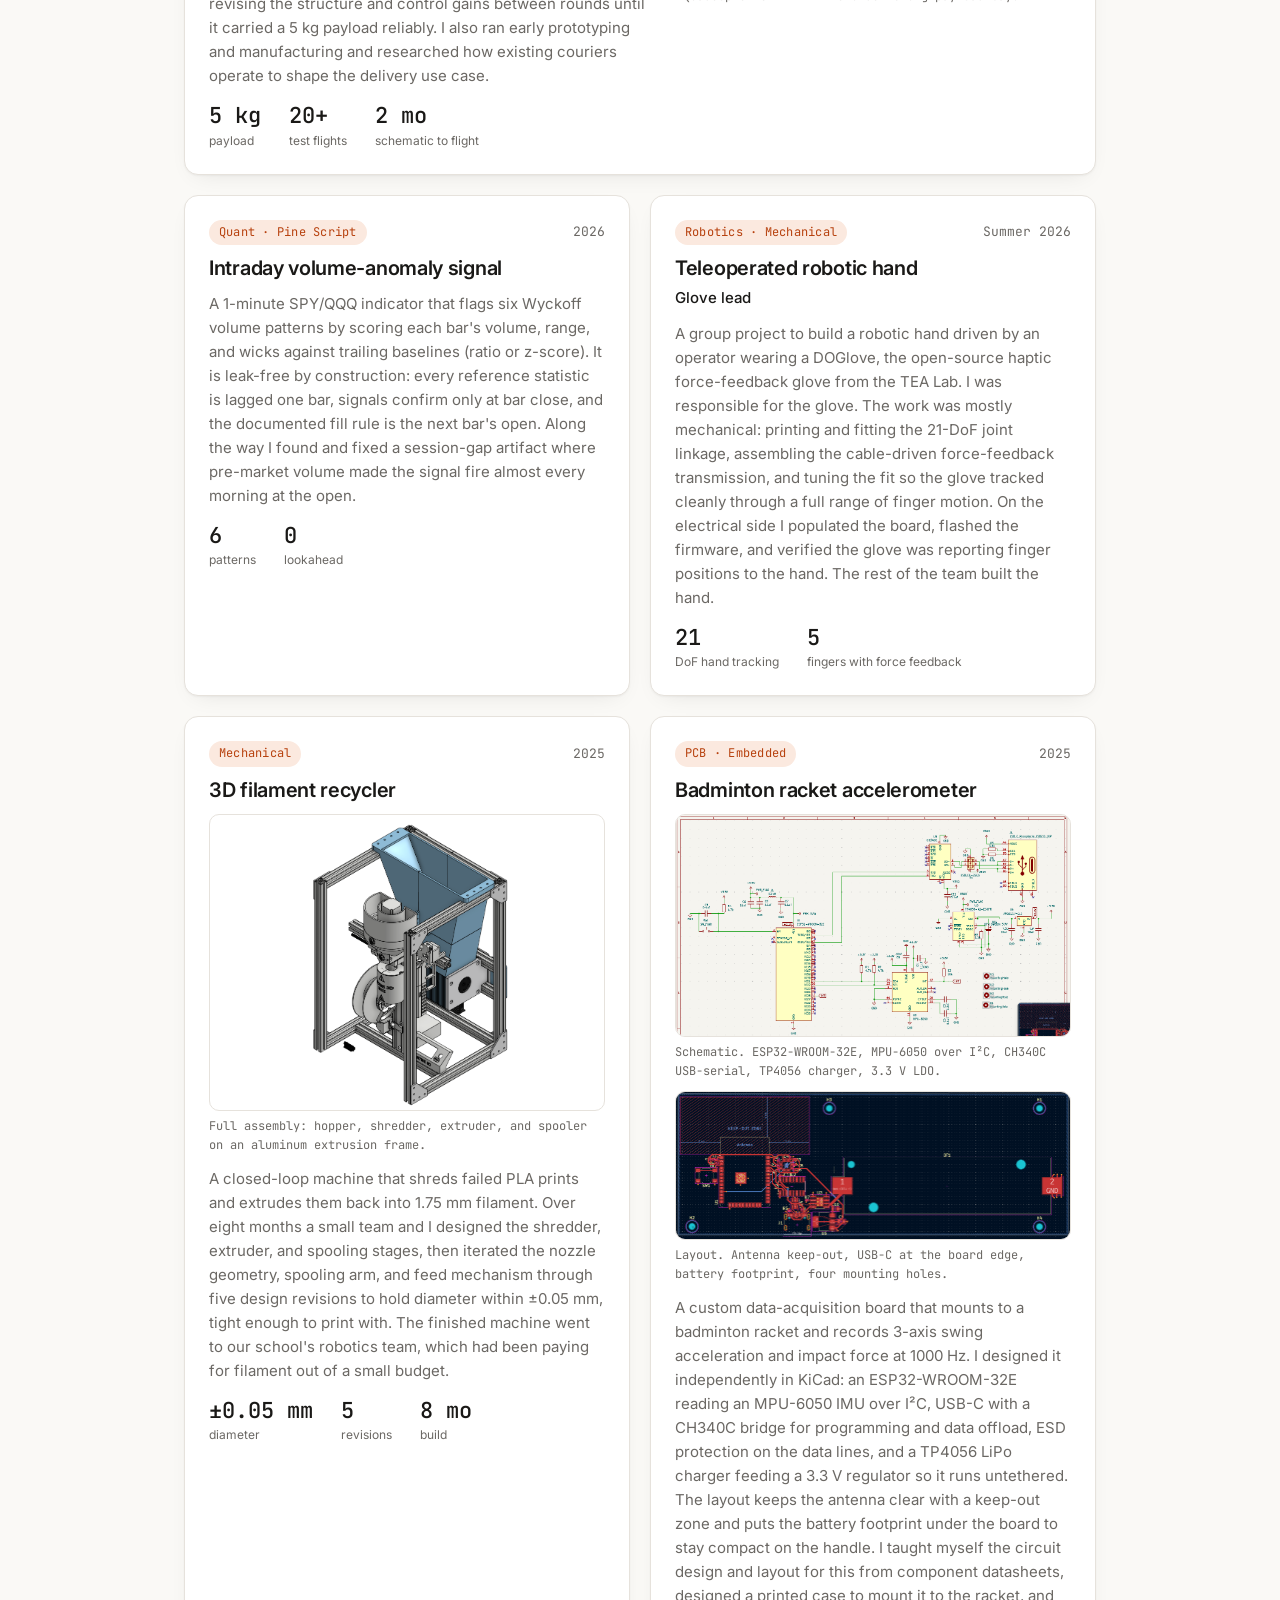
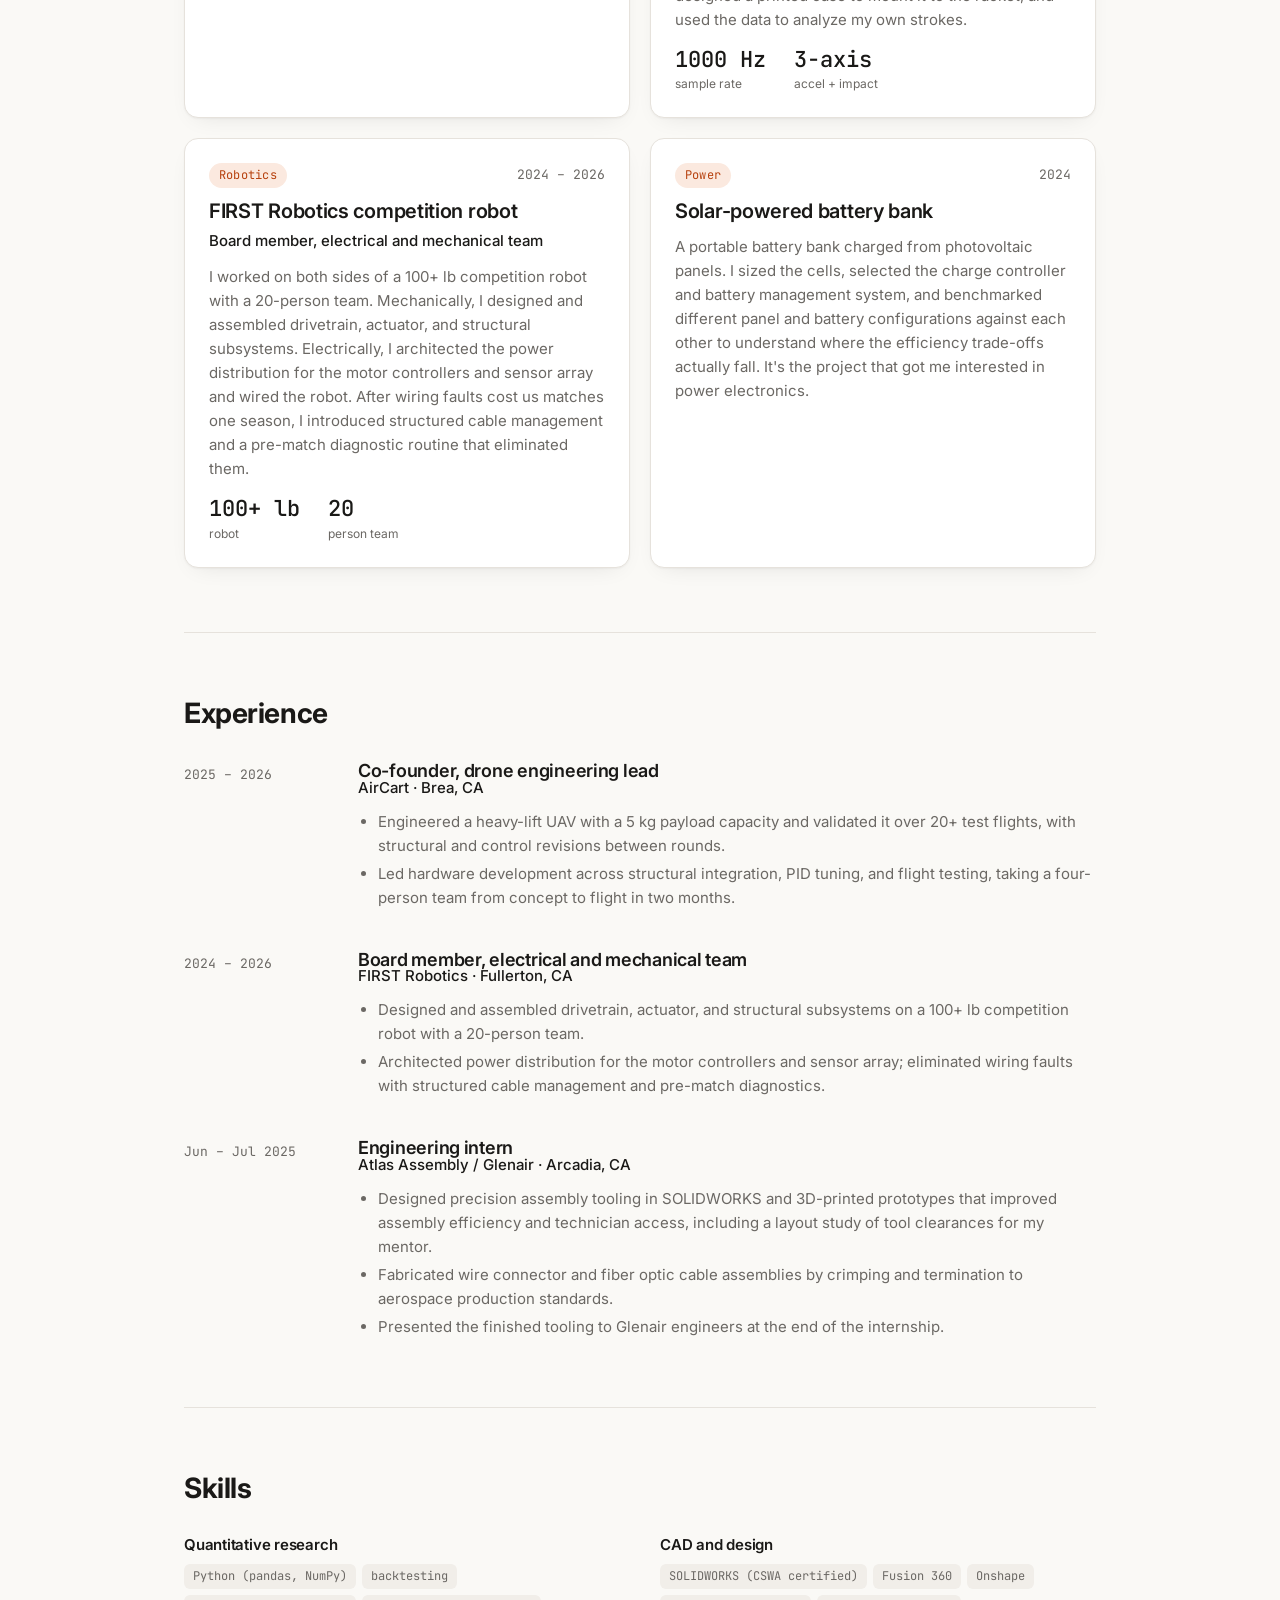
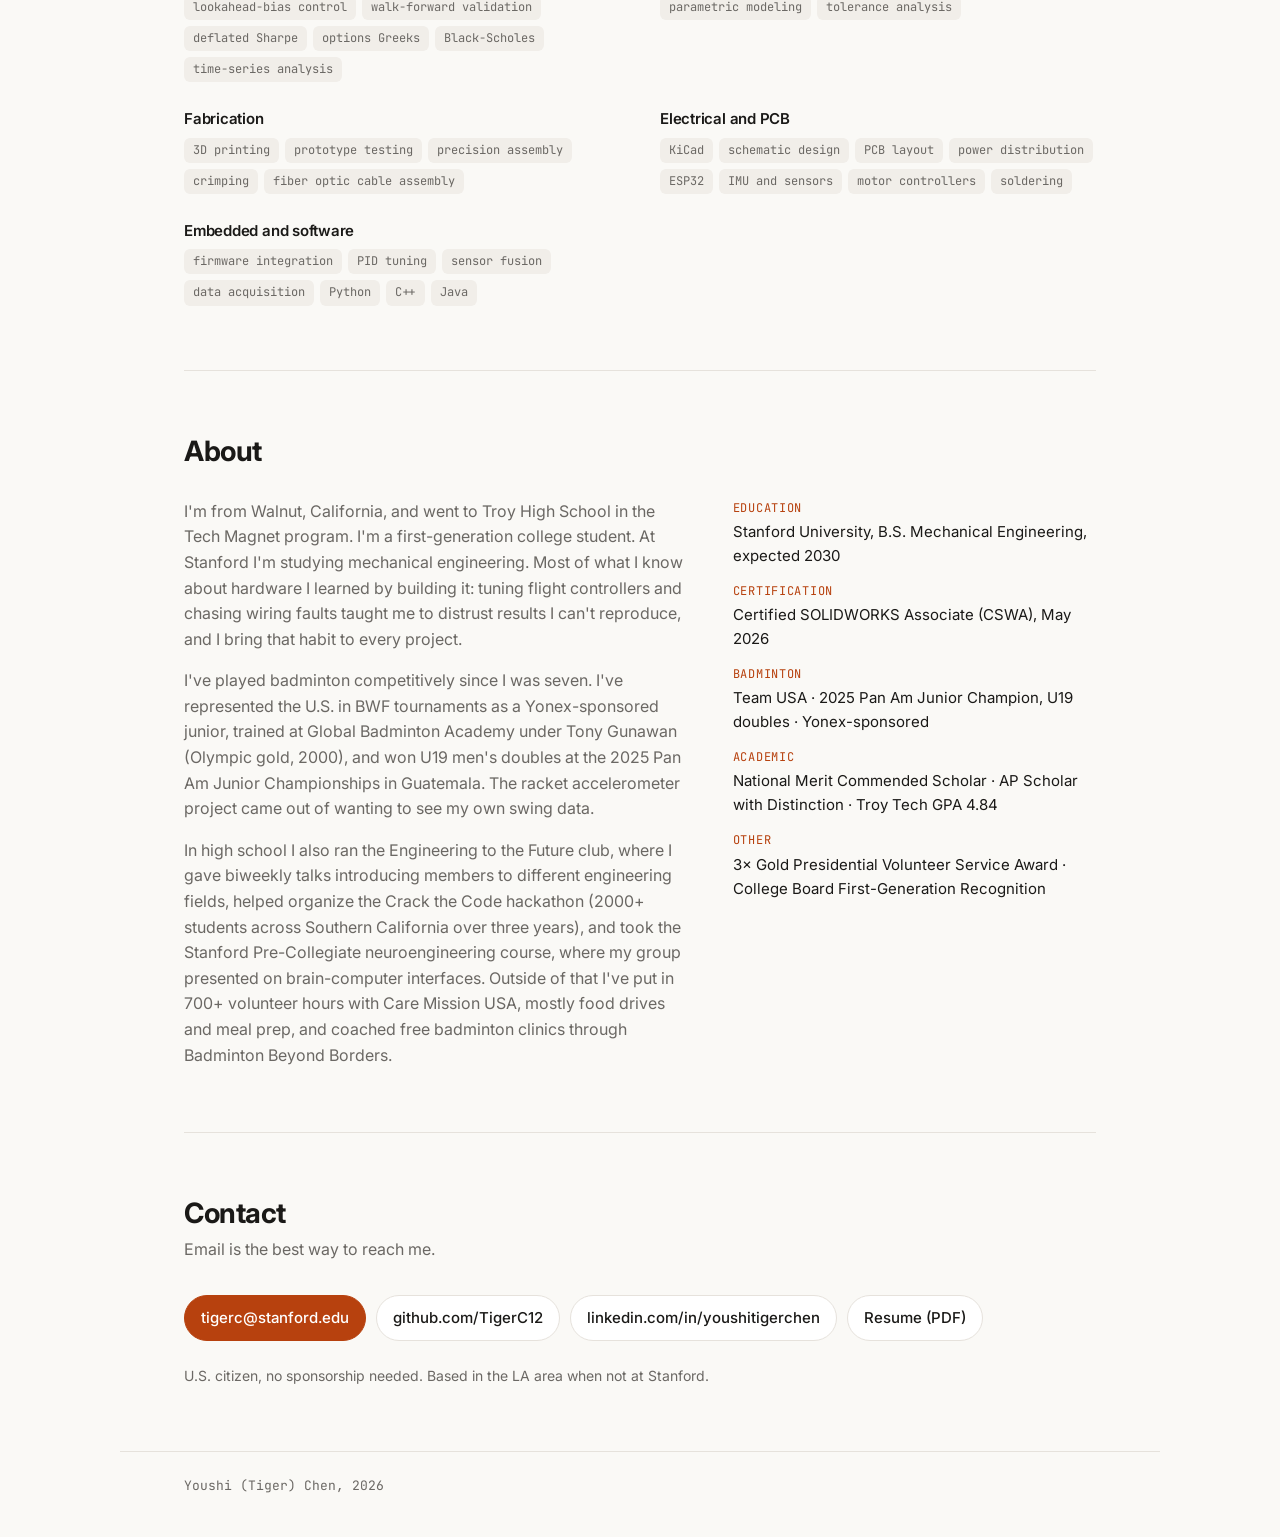
==== commit add54202: "Reframe mechanical page intro as a general portfolio Co-Authored-By: Claude Opus 5.5 <noreply@anthro" ====
--- a/mechanical/index.html
+++ b/mechanical/index.html
@@ -4,9 +4,9 @@
   <meta charset="utf-8">
   <meta name="viewport" content="width=device-width, initial-scale=1">
   <title>Tiger Chen</title>
-  <meta name="description" content="Tiger Chen. Mechanical engineering student at Stanford (class of 2030). Quantitative trading research, drones, robotics, and custom PCBs. Looking for a summer 2027 internship.">
+  <meta name="description" content="Tiger Chen. Mechanical engineering student at Stanford (class of 2030). Drones, robotics, mechanical design, and custom PCBs.">
   <meta property="og:title" content="Tiger Chen">
-  <meta property="og:description" content="Mechanical engineering student at Stanford. Quant research and hardware. Looking for a summer 2027 internship.">
+  <meta property="og:description" content="Mechanical engineering student at Stanford. Drones, robotics, and hardware.">
   <meta property="og:image" content="https://tigerc12.github.io/img/aircart-drone.png">
   <link rel="icon" href="data:image/svg+xml,%3Csvg xmlns='http://www.w3.org/2000/svg' viewBox='0 0 32 32'%3E%3Crect width='32' height='32' rx='6' fill='%23b7410e'/%3E%3Ctext x='16' y='22' font-family='monospace' font-size='18' font-weight='700' fill='white' text-anchor='middle'%3ETC%3C/text%3E%3C/svg%3E">
   <link rel="preconnect" href="https://fonts.googleapis.com">
@@ -213,12 +213,11 @@
     <p class="eyebrow mono">Stanford University · B.S. Mechanical Engineering · Class of 2030</p>
     <h1>Tiger Chen</h1>
     <p class="lede">
-      I'm a mechanical engineering student at Stanford. Before college I co-founded a
-      drone delivery startup and led its hardware, built subsystems for a FIRST Robotics competition robot, and
-      designed a custom ESP32 sensor board from scratch. Now I apply the same rigor to markets: I build tools to
-      study options dealer positioning, backtest strategies on real quotes, and audit my own results until they
-      either hold up or die. I'm looking for a <strong>summer 2027 internship</strong> in quantitative trading or
-      research.
+      I'm a mechanical engineering student at Stanford, and I like building hardware that has to work more than
+      once. Before college I co-founded a drone delivery startup and led its hardware, built subsystems for a FIRST
+      Robotics competition robot, and designed a filament recycler and a custom ESP32 sensor board from scratch.
+      This site collects that work, from the CAD to the test results, along with some quantitative research I do
+      on the side.
     </p>
     <div class="hero-actions">
       <a class="btn btn-primary" href="#projects">Projects</a>
@@ -527,9 +526,9 @@
       <div class="about-text">
         <p>
           I'm from Walnut, California, and went to Troy High School in the Tech Magnet program. I'm a first-generation
-          college student. At Stanford I'm studying mechanical engineering. I came to markets through
-          engineering: tuning flight controllers and chasing wiring faults taught me to distrust results I can't
-          reproduce, and quantitative trading research turned out to reward exactly that habit.
+          college student. At Stanford I'm studying mechanical engineering. Most of what I know about
+          hardware I learned by building it: tuning flight controllers and chasing wiring faults taught me to distrust
+          results I can't reproduce, and I bring that habit to every project.
         </p>
         <p>
           I've played badminton competitively since I was seven. I've represented the U.S. in BWF tournaments as a
@@ -569,7 +568,7 @@
       <a class="btn" href="https://tigerc12.github.io/resume/Resume_Youshi_Tiger_Chen_Mechanical_Engineering.pdf" target="_blank" rel="noopener">Resume (PDF)</a>
     </div>
     <p class="muted small contact-note">
-      Available for summer 2027 internships. U.S. citizen, no sponsorship needed. Based in the LA area when not at Stanford.
+      U.S. citizen, no sponsorship needed. Based in the LA area when not at Stanford.
     </p>
   </section>
 
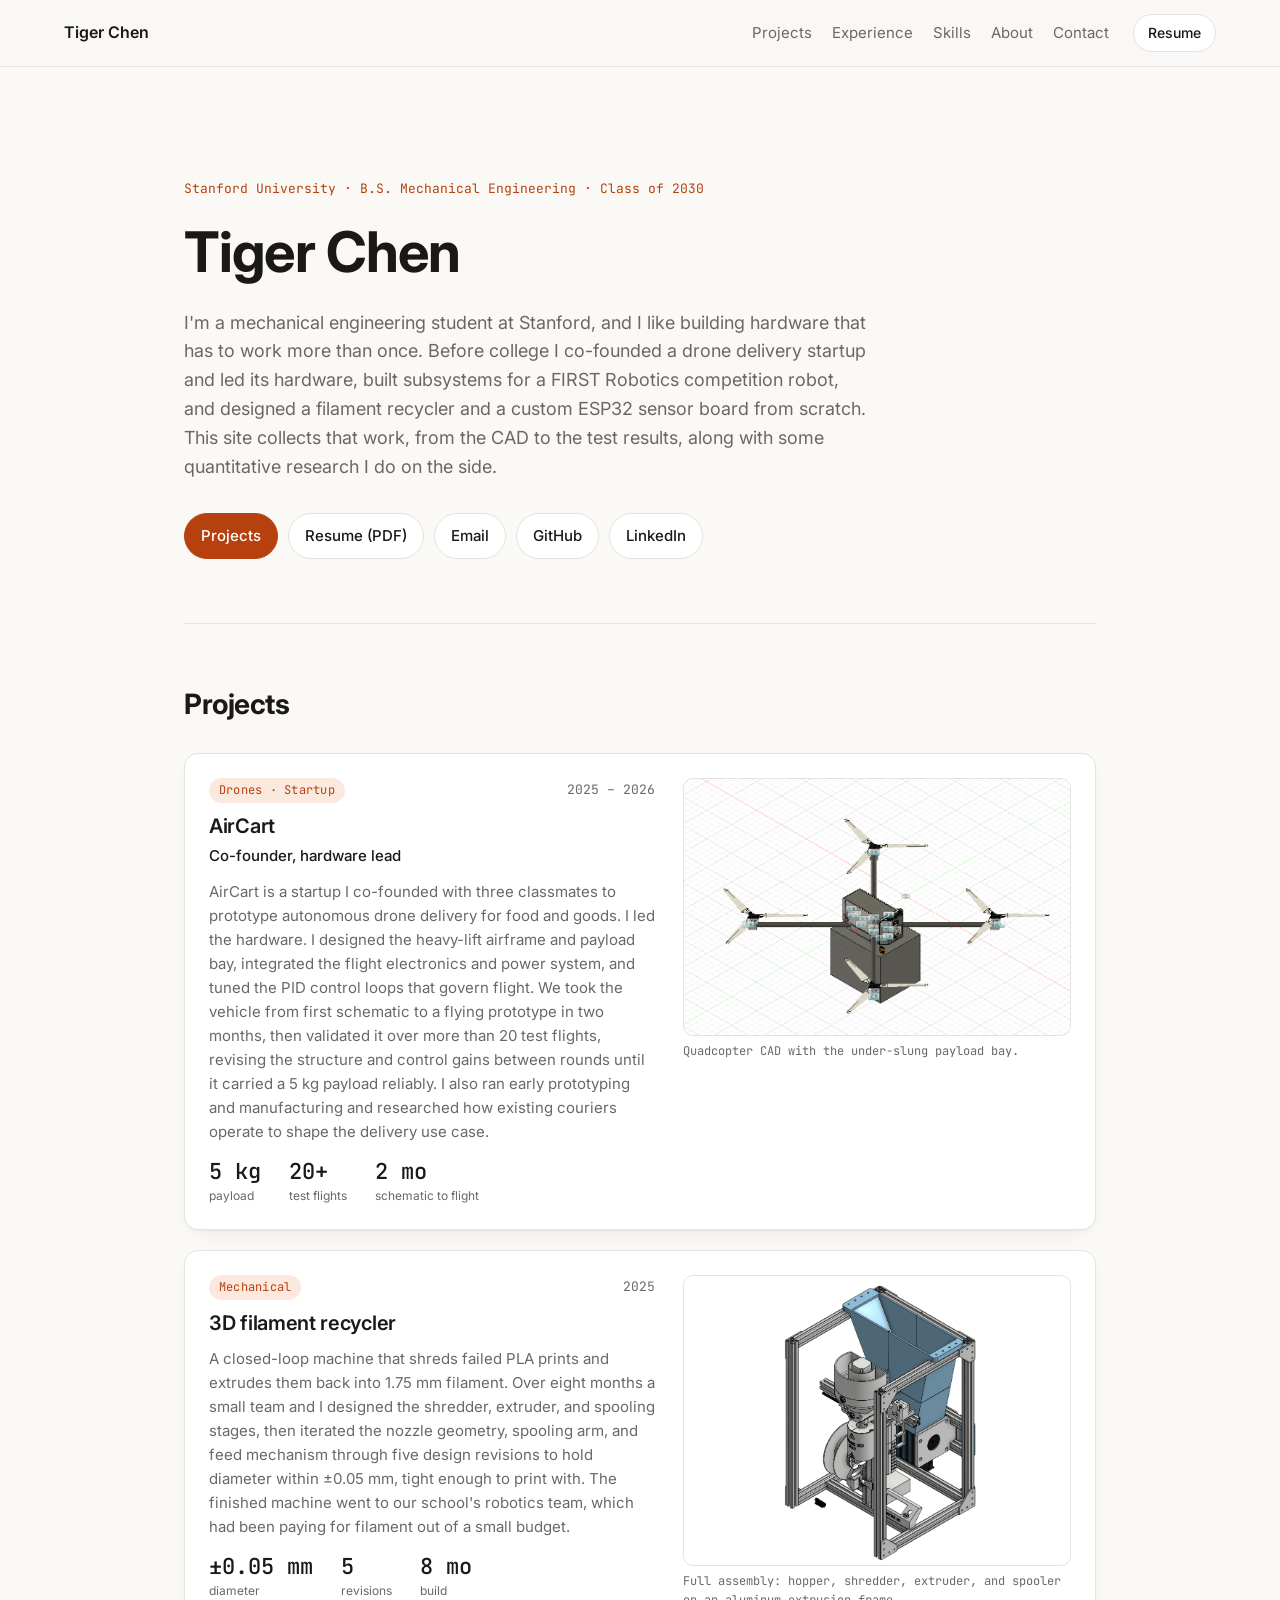
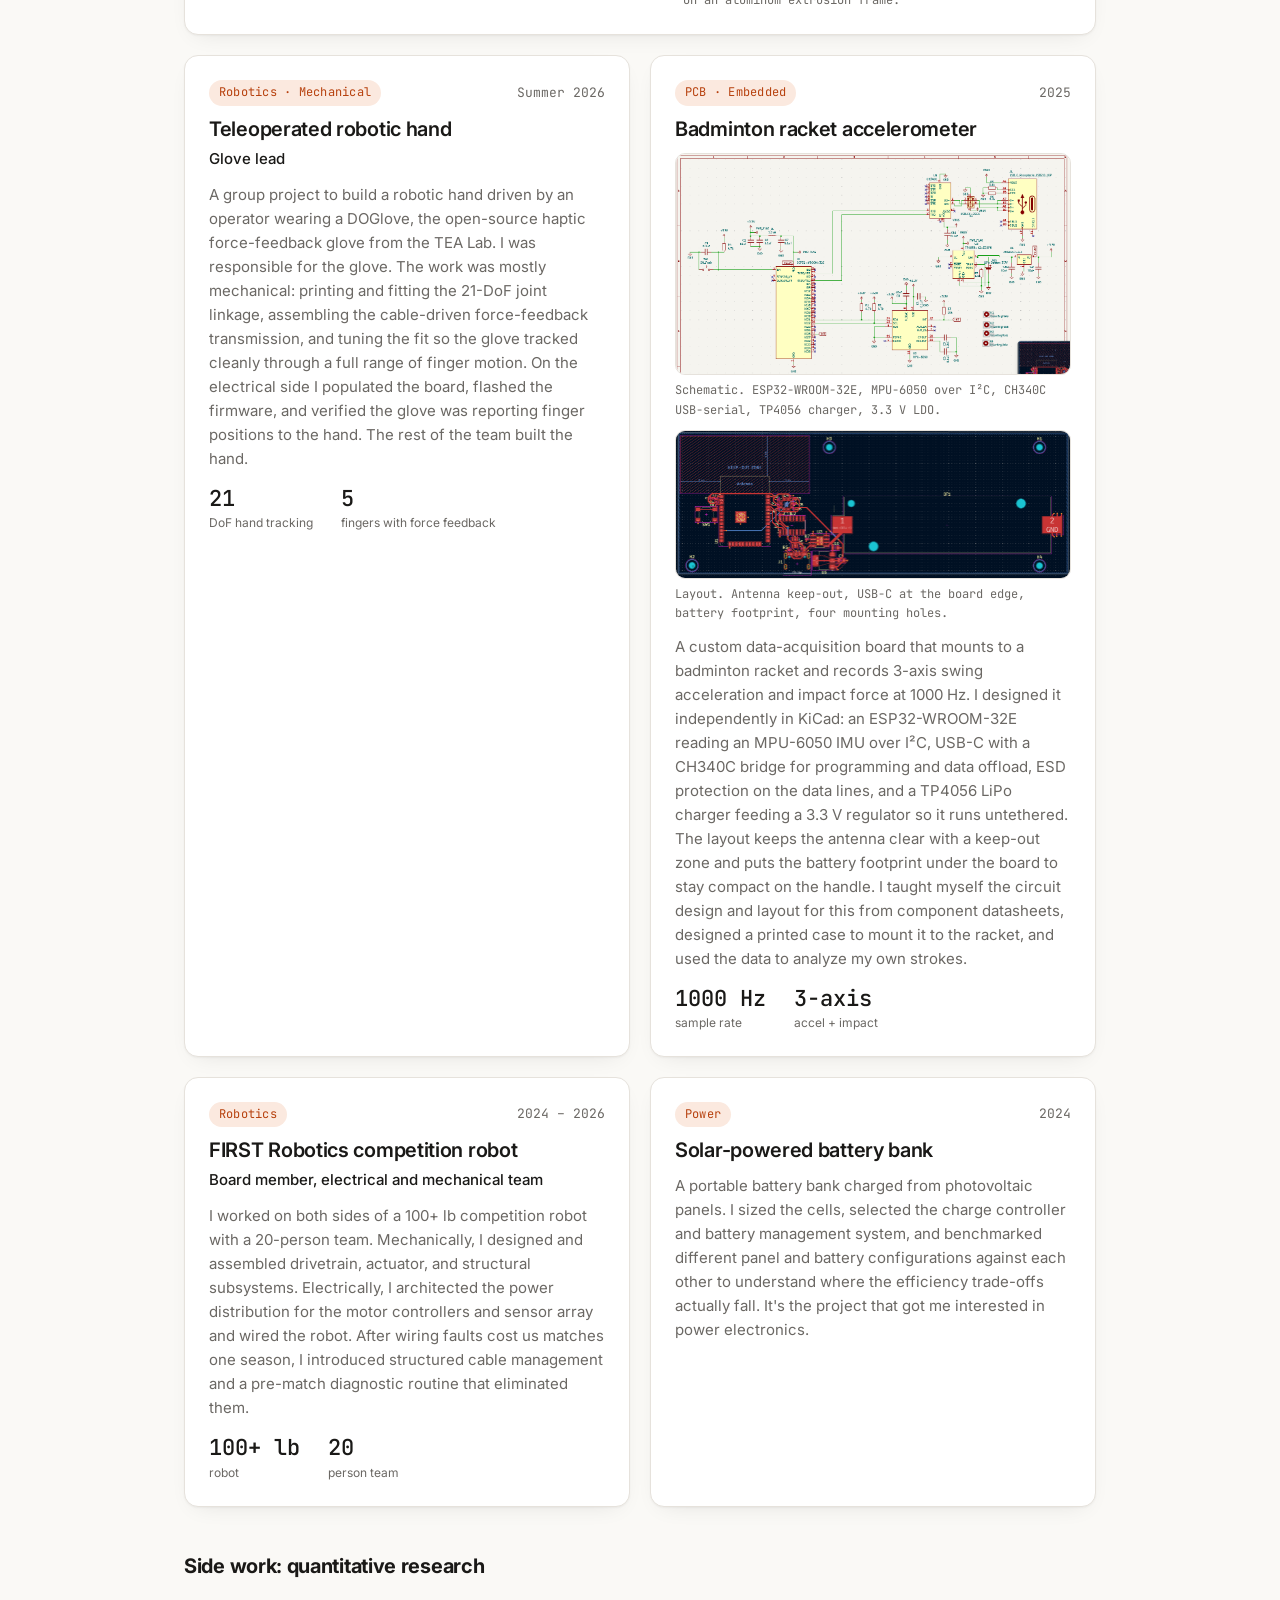
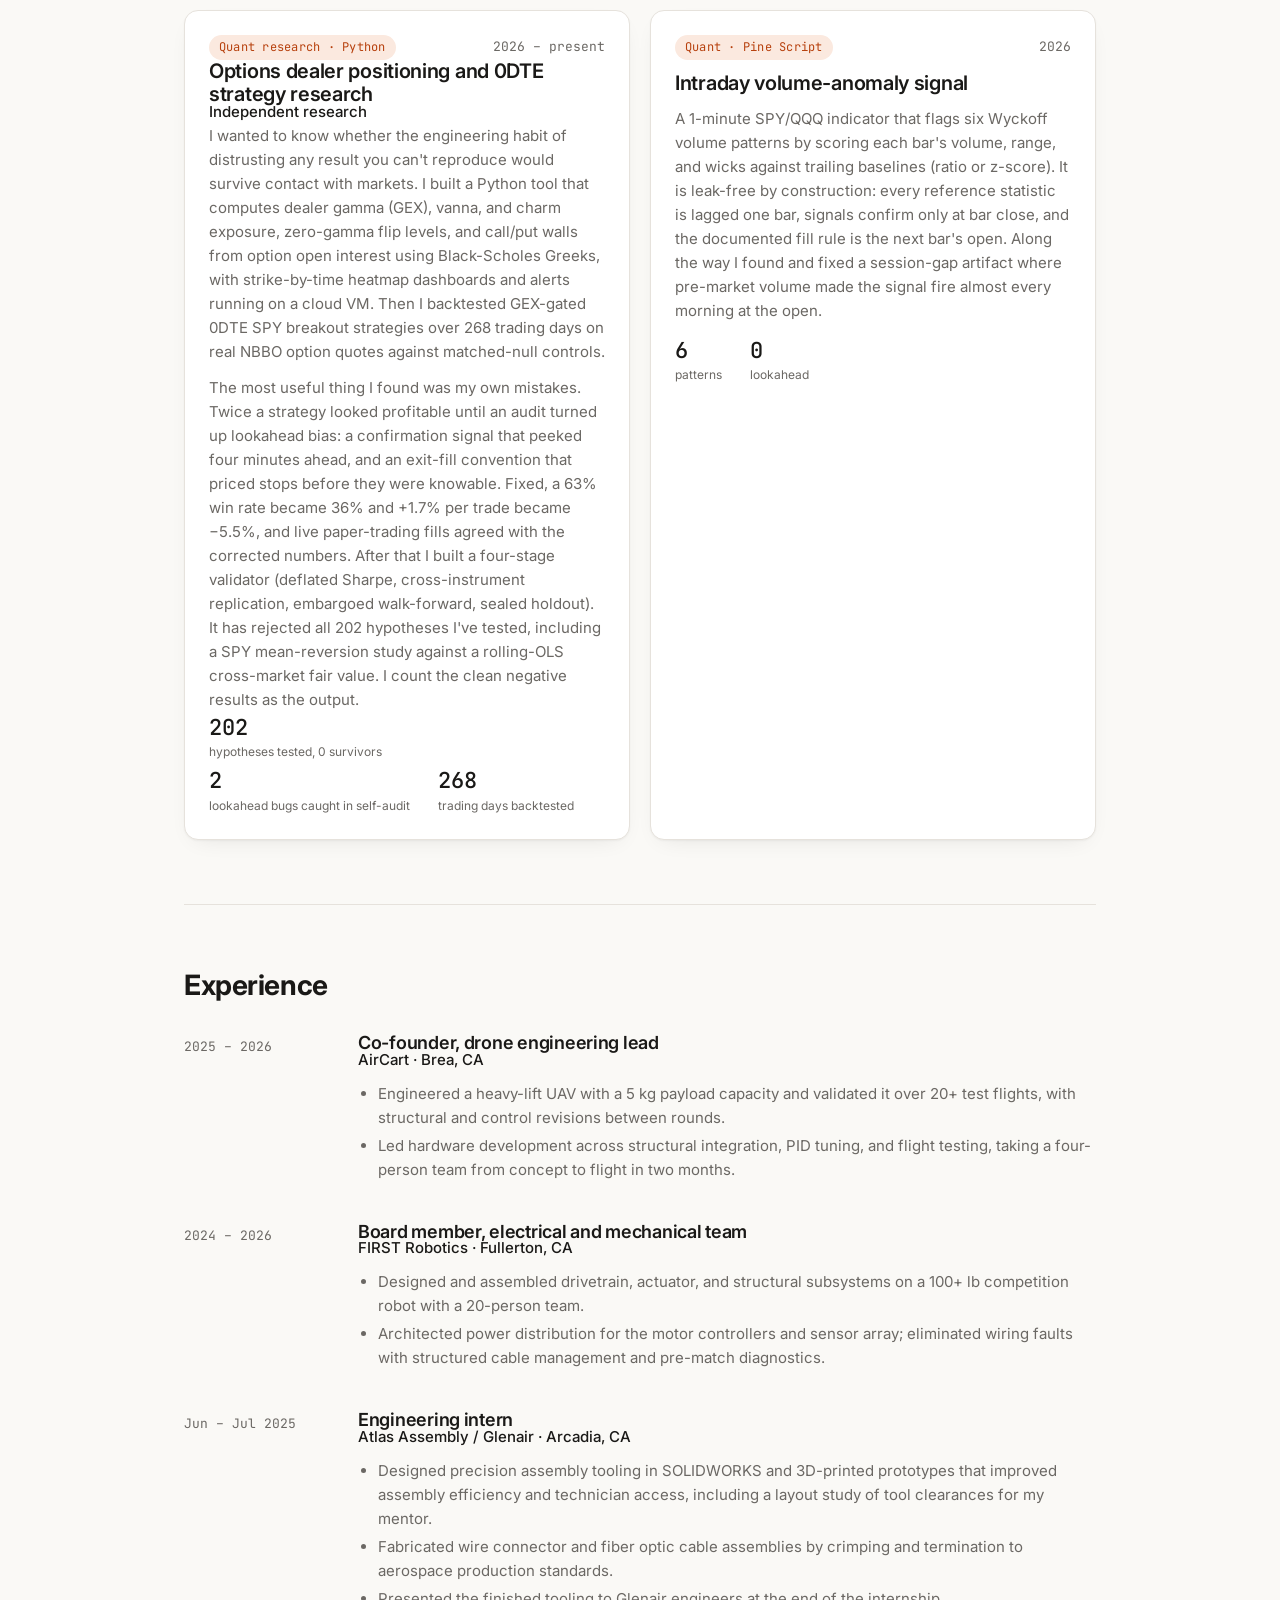
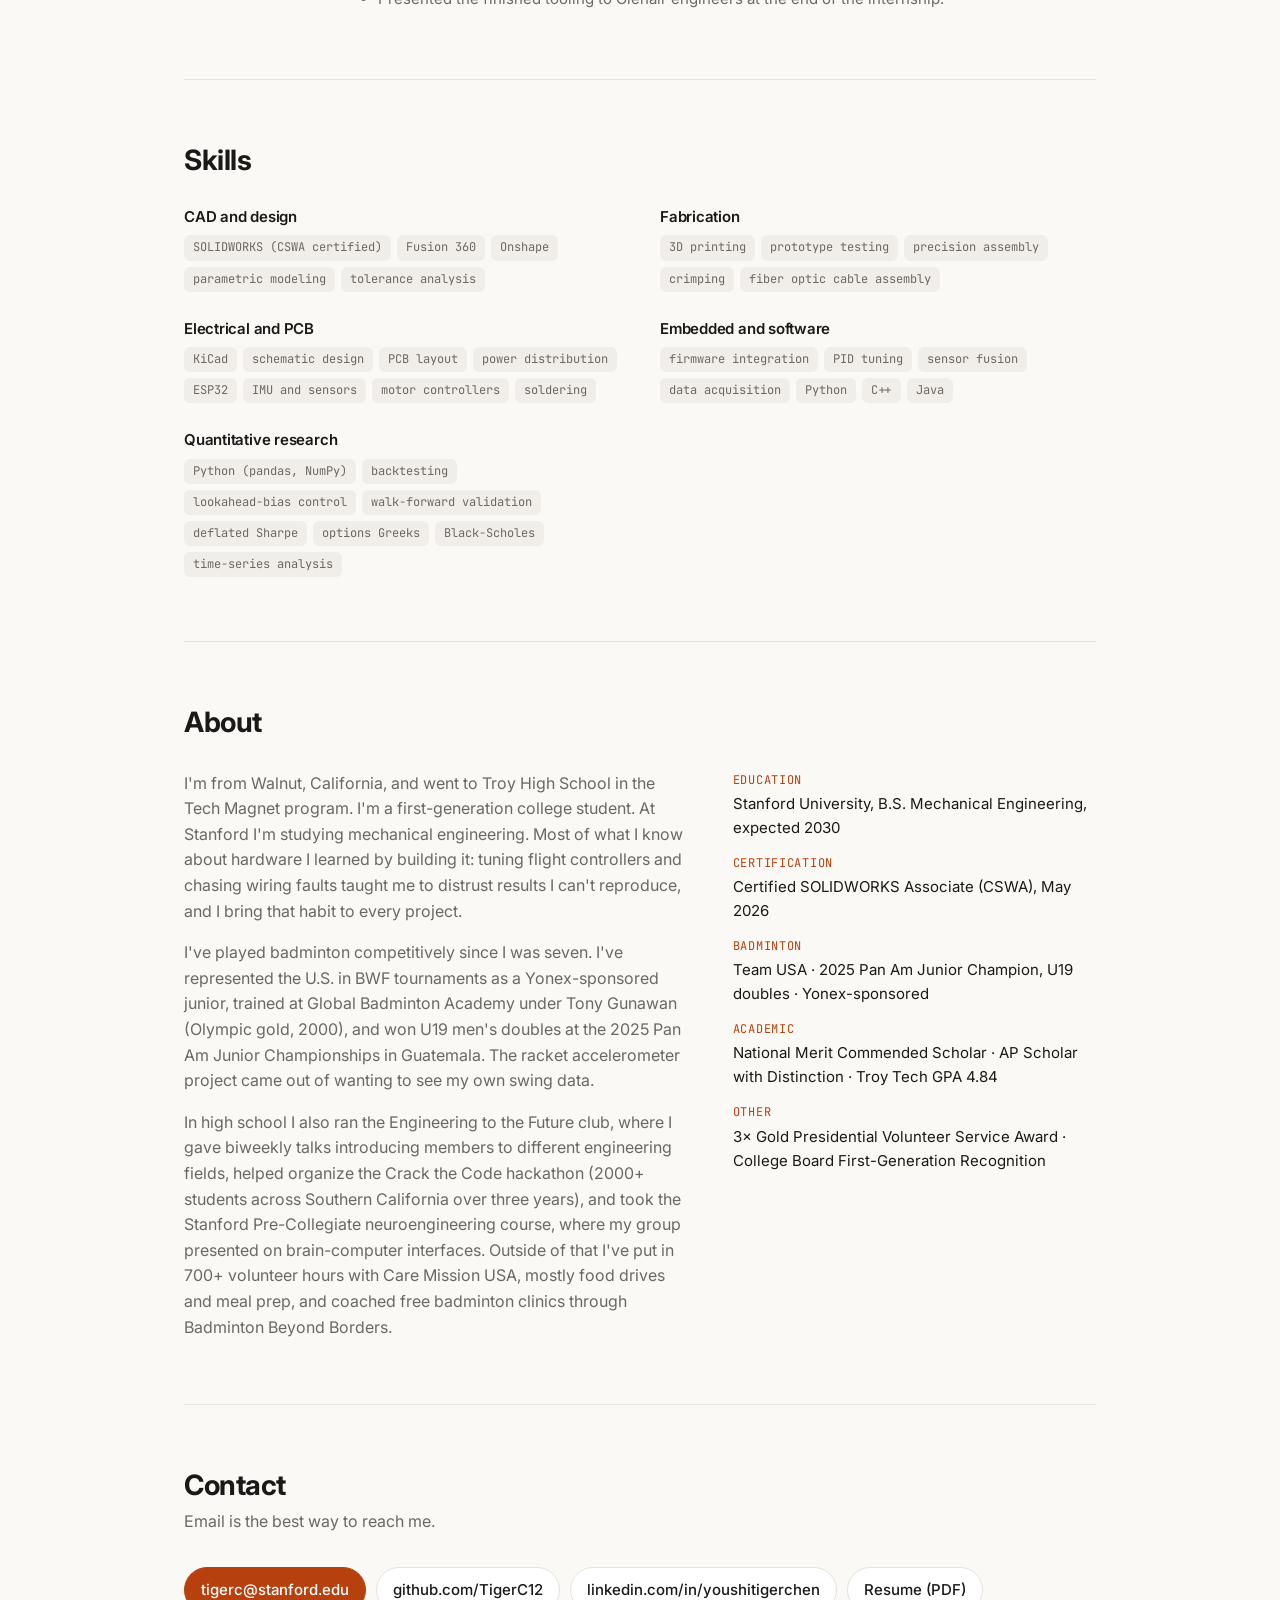
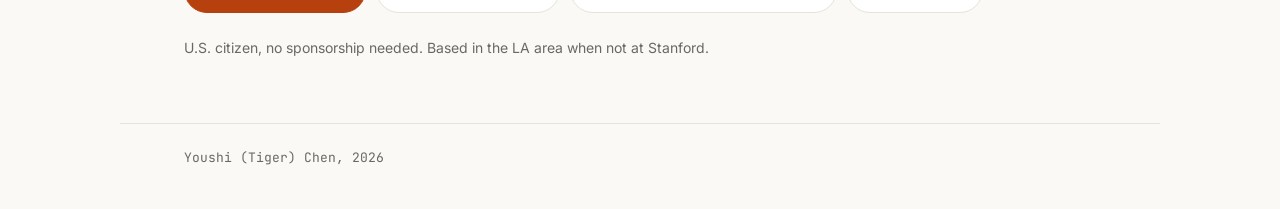
==== commit bd21cb3c: "Lead mechanical page with mechanical projects and skills Co-Authored-By: Claude Opus 5.5 <noreply@an" ====
--- a/mechanical/index.html
+++ b/mechanical/index.html
@@ -190,6 +190,11 @@
   .card-featured { grid-template-columns: 1fr; }
 }
 
+
+/* mechanical page additions */
+.card-featured .card-img.fit { aspect-ratio: 4 / 3; object-fit: contain; }
+.section-head.subhead { margin-top: 48px; }
+.section-head.subhead h2 { font-size: 1.25rem; }
 </style>
 </head>
 <body>
@@ -235,42 +240,6 @@
     </div>
 
     <div class="grid">
-
-      <article class="card card-featured">
-        <div class="card-body">
-          <div class="card-top">
-            <span class="tag">Quant research · Python</span>
-            <span class="mono muted">2026 – present</span>
-          </div>
-          <h3>Options dealer positioning and 0DTE strategy research</h3>
-          <p class="role">Independent research</p>
-          <p>
-            I wanted to know whether the engineering habit of distrusting any result you can't reproduce would
-            survive contact with markets. I built a Python tool that computes dealer gamma (GEX), vanna, and charm
-            exposure, zero-gamma flip levels, and call/put walls from option open interest using Black-Scholes
-            Greeks, with strike-by-time heatmap dashboards and alerts running on a cloud VM. Then I backtested
-            GEX-gated 0DTE SPY breakout strategies over 268 trading days on real NBBO option quotes against
-            matched-null controls.
-          </p>
-        </div>
-        <div class="card-body">
-          <p>
-            The most useful thing I found was my own mistakes. Twice a strategy looked profitable until an audit
-            turned up lookahead bias: a confirmation signal that peeked four minutes ahead, and an exit-fill
-            convention that priced stops before they were knowable. Fixed, a 63% win rate became 36% and +1.7% per
-            trade became −5.5%, and live paper-trading fills agreed with the corrected numbers. After that I built a
-            four-stage validator (deflated Sharpe, cross-instrument replication, embargoed walk-forward, sealed
-            holdout). It has rejected all 202 hypotheses I've tested, including a SPY mean-reversion study against a
-            rolling-OLS cross-market fair value. I count the clean negative results as the output.
-          </p>
-          <ul class="stats">
-            <li><b>202</b><span>hypotheses tested, 0 survivors</span></li>
-            <li><b>2</b><span>lookahead bugs caught in self-audit</span></li>
-            <li><b>268</b><span>trading days backtested</span></li>
-          </ul>
-        </div>
-      </article>
-
 
       <article class="card card-featured">
         <div class="card-body">
@@ -301,23 +270,30 @@
         </figure>
       </article>
 
-      <article class="card">
+      <article class="card card-featured">
+        <div class="card-body">
         <div class="card-top">
-          <span class="tag">Quant · Pine Script</span>
-          <span class="mono muted">2026</span>
-        </div>
-        <h3>Intraday volume-anomaly signal</h3>
-        <p>
-          A 1-minute SPY/QQQ indicator that flags six Wyckoff volume patterns by scoring each bar's volume, range,
-          and wicks against trailing baselines (ratio or z-score). It is leak-free by construction: every reference
-          statistic is lagged one bar, signals confirm only at bar close, and the documented fill rule is the next
-          bar's open. Along the way I found and fixed a session-gap artifact where pre-market volume made the signal
-          fire almost every morning at the open.
+          <span class="tag">Mechanical</span>
+          <span class="mono muted">2025</span>
+        </div>
+        <h3>3D filament recycler</h3>
+        <p>
+          A closed-loop machine that shreds failed PLA prints and extrudes them back into 1.75 mm filament. Over eight
+          months a small team and I designed the shredder, extruder, and spooling stages, then iterated the nozzle
+          geometry, spooling arm, and feed mechanism through five design revisions to hold diameter within ±0.05 mm,
+          tight enough to print with. The finished machine went to our school's robotics team, which had been paying
+          for filament out of a small budget.
         </p>
         <ul class="stats">
-          <li><b>6</b><span>patterns</span></li>
-          <li><b>0</b><span>lookahead</span></li>
-        </ul>
+          <li><b>±0.05 mm</b><span>diameter</span></li>
+          <li><b>5</b><span>revisions</span></li>
+          <li><b>8 mo</b><span>build</span></li>
+        </ul>
+        </div>
+        <figure>
+          <img class="card-img fit" src="https://tigerc12.github.io/img/filament-recycler.png" alt="CAD assembly of the filament recycler: aluminum extrusion frame, blue hopper feeding a shredder, extruder, and spooling drum" loading="lazy">
+          <figcaption>Full assembly: hopper, shredder, extruder, and spooler on an aluminum extrusion frame.</figcaption>
+        </figure>
       </article>
 
       <article class="card">
@@ -339,30 +315,6 @@
         <ul class="stats">
           <li><b>21</b><span>DoF hand tracking</span></li>
           <li><b>5</b><span>fingers with force feedback</span></li>
-        </ul>
-      </article>
-
-      <article class="card">
-        <div class="card-top">
-          <span class="tag">Mechanical</span>
-          <span class="mono muted">2025</span>
-        </div>
-        <h3>3D filament recycler</h3>
-        <figure>
-          <img class="card-img fit" src="https://tigerc12.github.io/img/filament-recycler.png" alt="CAD assembly of the filament recycler: aluminum extrusion frame, blue hopper feeding a shredder, extruder, and spooling drum" loading="lazy">
-          <figcaption>Full assembly: hopper, shredder, extruder, and spooler on an aluminum extrusion frame.</figcaption>
-        </figure>
-        <p>
-          A closed-loop machine that shreds failed PLA prints and extrudes them back into 1.75 mm filament. Over eight
-          months a small team and I designed the shredder, extruder, and spooling stages, then iterated the nozzle
-          geometry, spooling arm, and feed mechanism through five design revisions to hold diameter within ±0.05 mm,
-          tight enough to print with. The finished machine went to our school's robotics team, which had been paying
-          for filament out of a small budget.
-        </p>
-        <ul class="stats">
-          <li><b>±0.05 mm</b><span>diameter</span></li>
-          <li><b>5</b><span>revisions</span></li>
-          <li><b>8 mo</b><span>build</span></li>
         </ul>
       </article>
 
@@ -432,6 +384,69 @@
       </article>
 
     </div>
+
+    <div class="section-head subhead">
+      <h2>Side work: quantitative research</h2>
+    </div>
+
+    <div class="grid">
+
+      <article class="card">
+        <div class="card-body">
+          <div class="card-top">
+            <span class="tag">Quant research · Python</span>
+            <span class="mono muted">2026 – present</span>
+          </div>
+          <h3>Options dealer positioning and 0DTE strategy research</h3>
+          <p class="role">Independent research</p>
+          <p>
+            I wanted to know whether the engineering habit of distrusting any result you can't reproduce would
+            survive contact with markets. I built a Python tool that computes dealer gamma (GEX), vanna, and charm
+            exposure, zero-gamma flip levels, and call/put walls from option open interest using Black-Scholes
+            Greeks, with strike-by-time heatmap dashboards and alerts running on a cloud VM. Then I backtested
+            GEX-gated 0DTE SPY breakout strategies over 268 trading days on real NBBO option quotes against
+            matched-null controls.
+          </p>
+        </div>
+        <div class="card-body">
+          <p>
+            The most useful thing I found was my own mistakes. Twice a strategy looked profitable until an audit
+            turned up lookahead bias: a confirmation signal that peeked four minutes ahead, and an exit-fill
+            convention that priced stops before they were knowable. Fixed, a 63% win rate became 36% and +1.7% per
+            trade became −5.5%, and live paper-trading fills agreed with the corrected numbers. After that I built a
+            four-stage validator (deflated Sharpe, cross-instrument replication, embargoed walk-forward, sealed
+            holdout). It has rejected all 202 hypotheses I've tested, including a SPY mean-reversion study against a
+            rolling-OLS cross-market fair value. I count the clean negative results as the output.
+          </p>
+          <ul class="stats">
+            <li><b>202</b><span>hypotheses tested, 0 survivors</span></li>
+            <li><b>2</b><span>lookahead bugs caught in self-audit</span></li>
+            <li><b>268</b><span>trading days backtested</span></li>
+          </ul>
+        </div>
+      </article>
+
+      <article class="card">
+        <div class="card-top">
+          <span class="tag">Quant · Pine Script</span>
+          <span class="mono muted">2026</span>
+        </div>
+        <h3>Intraday volume-anomaly signal</h3>
+        <p>
+          A 1-minute SPY/QQQ indicator that flags six Wyckoff volume patterns by scoring each bar's volume, range,
+          and wicks against trailing baselines (ratio or z-score). It is leak-free by construction: every reference
+          statistic is lagged one bar, signals confirm only at bar close, and the documented fill rule is the next
+          bar's open. Along the way I found and fixed a session-gap artifact where pre-market volume made the signal
+          fire almost every morning at the open.
+        </p>
+        <ul class="stats">
+          <li><b>6</b><span>patterns</span></li>
+          <li><b>0</b><span>lookahead</span></li>
+        </ul>
+      </article>
+
+    </div>
+
   </section>
 
   <!-- ============ EXPERIENCE ============ -->
@@ -485,12 +500,6 @@
     </div>
     <div class="skills">
       <div class="skill-group">
-        <h3>Quantitative research</h3>
-        <ul class="chips">
-          <li>Python (pandas, NumPy)</li><li>backtesting</li><li>lookahead-bias control</li><li>walk-forward validation</li><li>deflated Sharpe</li><li>options Greeks</li><li>Black-Scholes</li><li>time-series analysis</li>
-        </ul>
-      </div>
-      <div class="skill-group">
         <h3>CAD and design</h3>
         <ul class="chips">
           <li>SOLIDWORKS (CSWA certified)</li><li>Fusion 360</li><li>Onshape</li><li>parametric modeling</li><li>tolerance analysis</li>
@@ -512,6 +521,12 @@
         <h3>Embedded and software</h3>
         <ul class="chips">
           <li>firmware integration</li><li>PID tuning</li><li>sensor fusion</li><li>data acquisition</li><li>Python</li><li>C++</li><li>Java</li>
+        </ul>
+      </div>
+      <div class="skill-group">
+        <h3>Quantitative research</h3>
+        <ul class="chips">
+          <li>Python (pandas, NumPy)</li><li>backtesting</li><li>lookahead-bias control</li><li>walk-forward validation</li><li>deflated Sharpe</li><li>options Greeks</li><li>Black-Scholes</li><li>time-series analysis</li>
         </ul>
       </div>
     </div>
